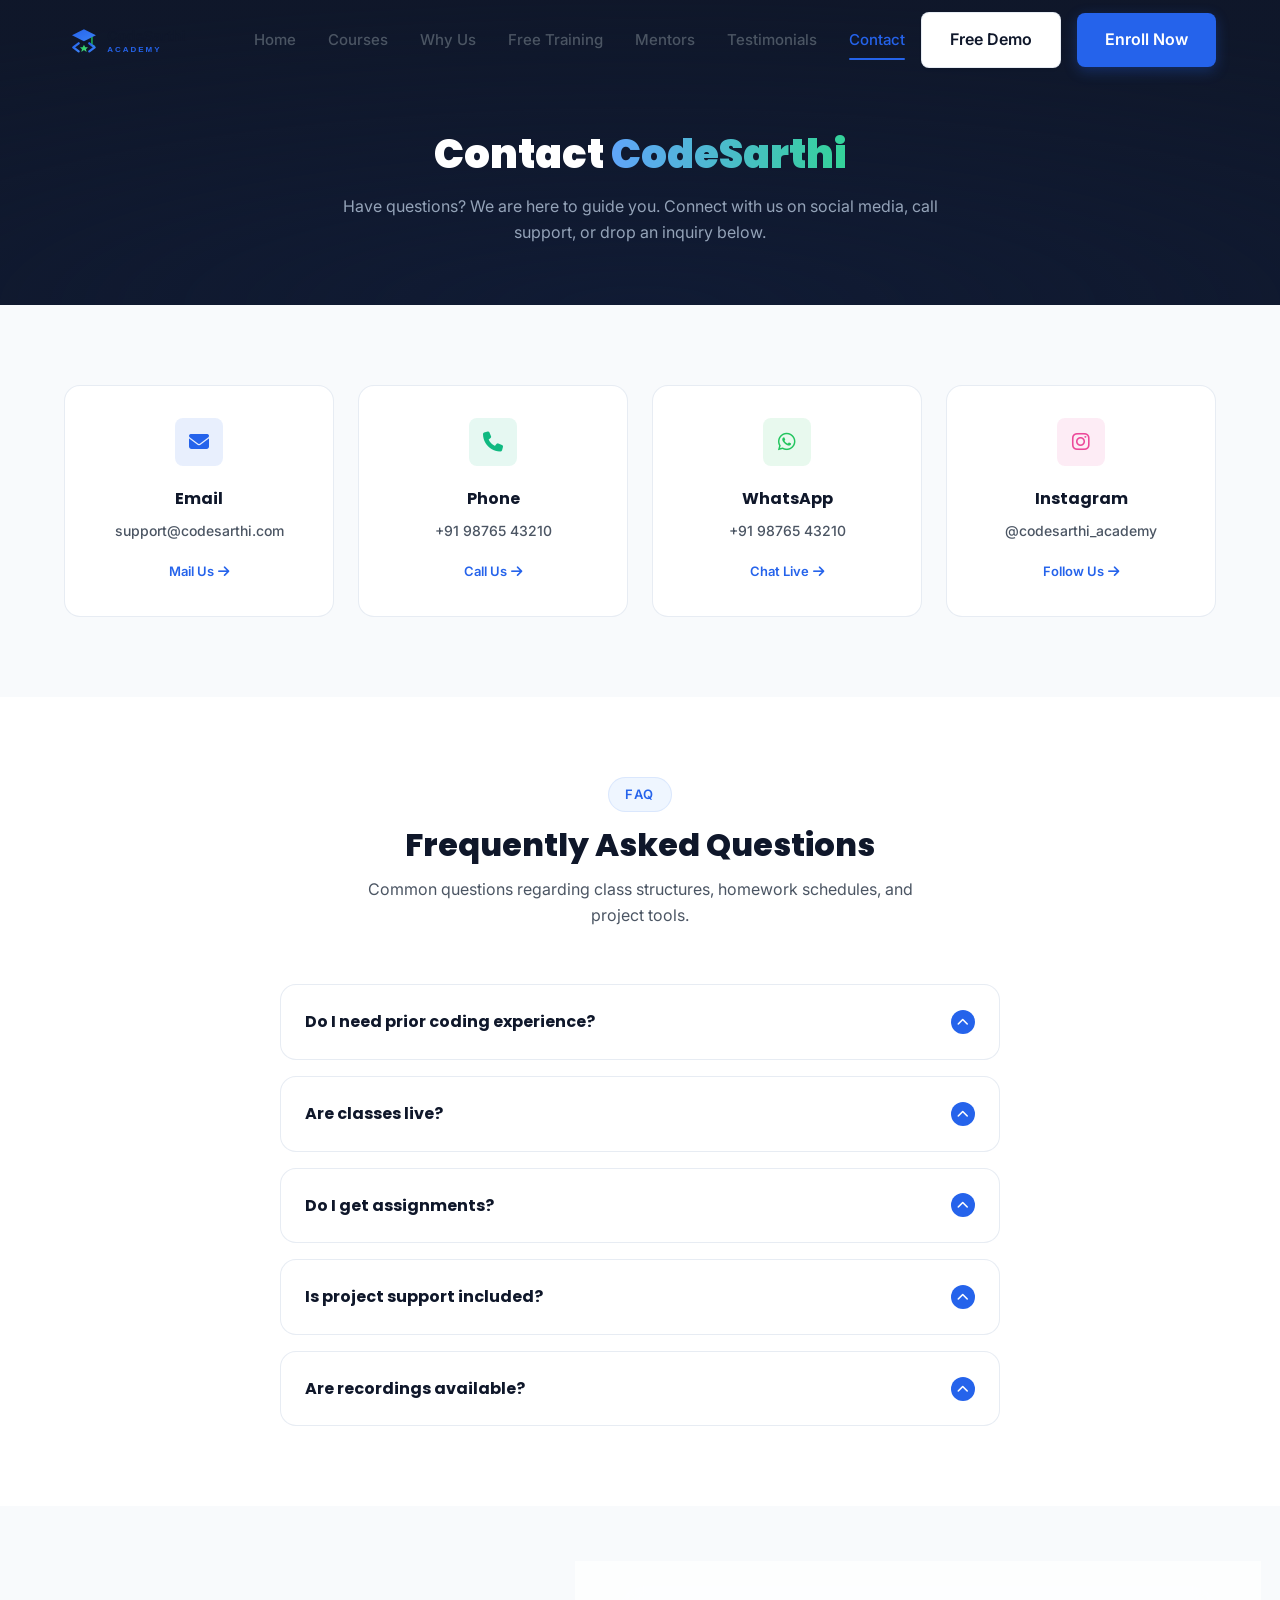
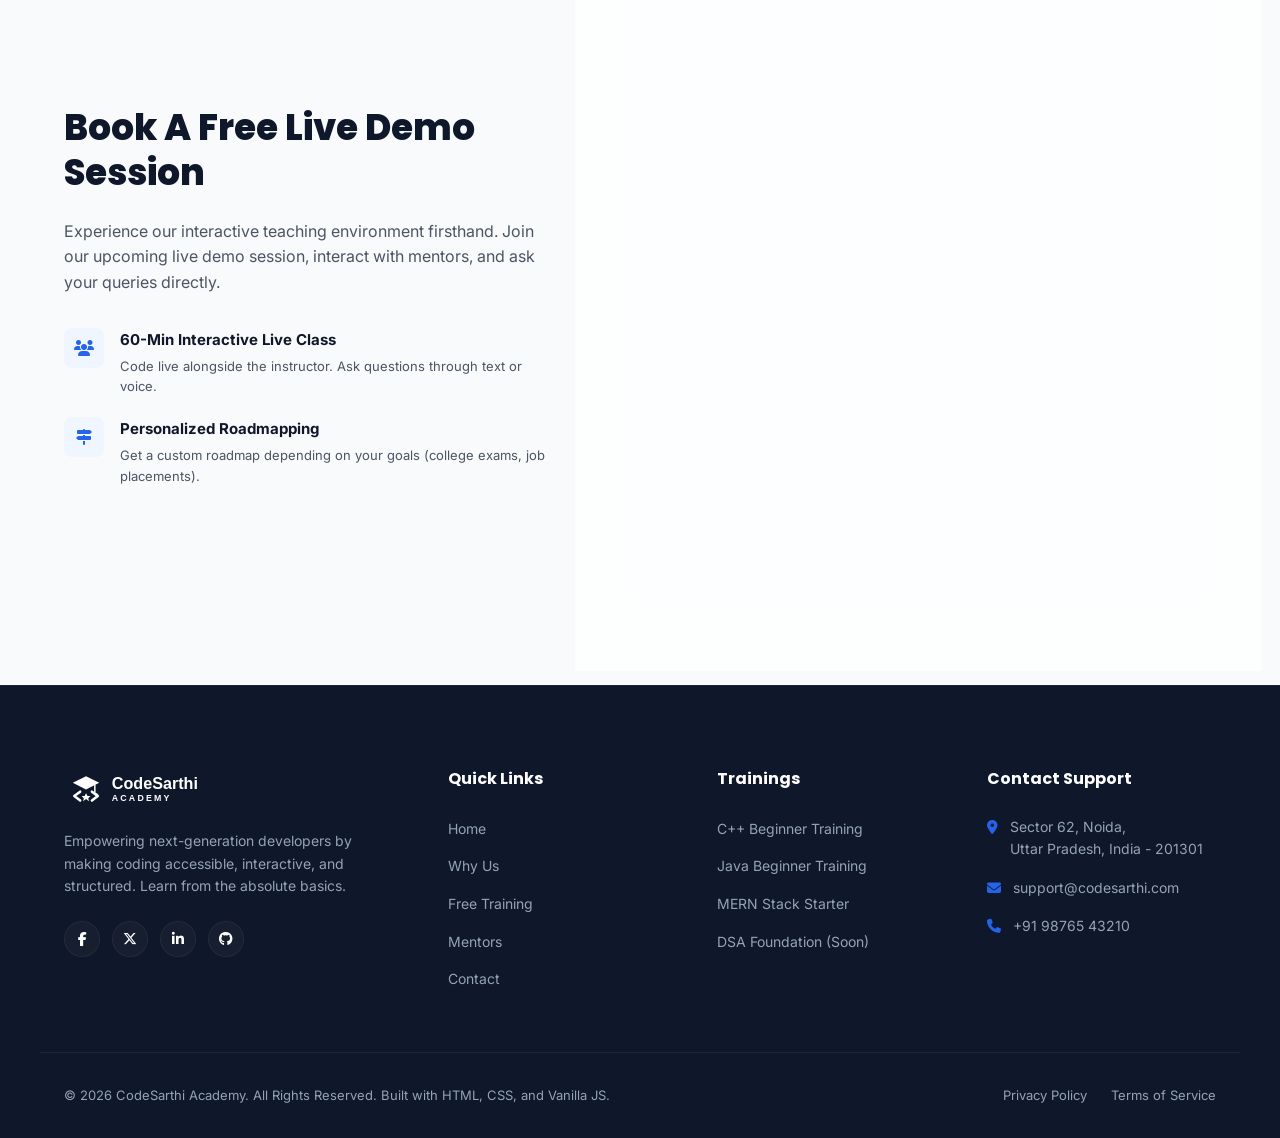
==== contact.html @ 5a0ca350 "Initial commit" ====
<!DOCTYPE html>
<html lang="en">
<head>
  <meta charset="UTF-8">
  <meta name="viewport" content="width=device-width, initial-scale=1.0">
  <title>Contact Us &amp; FAQs | CodeSarthi Academy</title>
  <meta name="description" content="Get in touch with CodeSarthi Academy support. Find answers to common questions about courses, assignments and timings." />
  
  <link rel="icon" type="image/svg+xml" href="images/logo.svg">
  <link rel="stylesheet" href="https://cdnjs.cloudflare.com/ajax/libs/font-awesome/6.4.0/css/all.min.css" integrity="sha512-iecdLmaskl7CVkqkXNQ/ZH/XLlvWZOJyj7Yy7tcenmpD1ypASozpmT/E0iPtmFIB46ZmdtAc9eNBvH0H/ZpiBw==" crossorigin="anonymous" referrerpolicy="no-referrer" />
  <link rel="stylesheet" href="css/style.css">
</head>
<body>

  <!-- ================================================================
       1. NAVBAR SECTION
  ================================================================ -->
  <header class="header scrolled" id="navbar">
    <div class="container navbar">
      <a href="index.html" class="logo">
        <img src="images/logo.svg" alt="CodeSarthi Academy Logo">
      </a>
      
      <nav class="nav-menu">
        <a href="index.html" class="nav-link">Home</a>
        <a href="courses.html" class="nav-link">Courses</a>
        <a href="index.html#why-us" class="nav-link">Why Us</a>
        <a href="training.html" class="nav-link">Free Training</a>
        <a href="mentors.html" class="nav-link">Mentors</a>
        <a href="testimonials.html" class="nav-link">Testimonials</a>
        <a href="contact.html" class="nav-link active">Contact</a>
      </nav>
      
      <div class="nav-actions">
        <a href="contact.html#demo-form" class="btn btn-secondary">Free Demo</a>
        <a href="courses.html" class="btn btn-primary">Enroll Now</a>
      </div>

      <div class="hamburger">
        <span></span>
        <span></span>
        <span></span>
      </div>
    </div>
  </header>


  <!-- ================================================================
       2. PAGE BANNER
  ================================================================ -->
  <section class="page-banner">
    <div class="container">
      <h1 class="page-banner-title">Contact <span>CodeSarthi</span></h1>
      <p class="page-banner-desc">Have questions? We are here to guide you. Connect with us on social media, call support, or drop an inquiry below.</p>
    </div>
  </section>


  <!-- ================================================================
       3. CONTACT SECTION
  ================================================================ -->
  <section class="contact section" id="contact" style="background-color: var(--background);">
    <div class="container">
      <div class="contact-grid">
        <!-- Email -->
        <div class="contact-card email reveal active">
          <div class="contact-icon-box"><i class="fa-solid fa-envelope"></i></div>
          <h3 class="contact-title">Email</h3>
          <p class="contact-val">support@codesarthi.com</p>
          <a href="mailto:support@codesarthi.com" class="contact-action">Mail Us <i class="fa-solid fa-arrow-right"></i></a>
        </div>
        
        <!-- Phone -->
        <div class="contact-card phone reveal active">
          <div class="contact-icon-box"><i class="fa-solid fa-phone"></i></div>
          <h3 class="contact-title">Phone</h3>
          <p class="contact-val">+91 98765 43210</p>
          <a href="tel:+919876543210" class="contact-action">Call Us <i class="fa-solid fa-arrow-right"></i></a>
        </div>
        
        <!-- WhatsApp -->
        <div class="contact-card whatsapp reveal active">
          <div class="contact-icon-box"><i class="fa-brands fa-whatsapp"></i></div>
          <h3 class="contact-title">WhatsApp</h3>
          <p class="contact-val">+91 98765 43210</p>
          <a href="https://wa.me/919876543210" target="_blank" class="contact-action">Chat Live <i class="fa-solid fa-arrow-right"></i></a>
        </div>
        
        <!-- Instagram -->
        <div class="contact-card instagram reveal active">
          <div class="contact-icon-box"><i class="fa-brands fa-instagram"></i></div>
          <h3 class="contact-title">Instagram</h3>
          <p class="contact-val">@codesarthi_academy</p>
          <a href="https://instagram.com/codesarthi_academy" target="_blank" class="contact-action">Follow Us <i class="fa-solid fa-arrow-right"></i></a>
        </div>
      </div>
    </div>
  </section>


  <!-- ================================================================
       4. FAQ ACCORDION SECTION
  ================================================================ -->
  <section class="faq section" id="faq" style="background-color: white;">
    <div class="container">
      <div class="section-header reveal active">
        <span class="section-tag">FAQ</span>
        <h2 class="section-title">Frequently Asked Questions</h2>
        <p class="section-subtitle">Common questions regarding class structures, homework schedules, and project tools.</p>
      </div>
      
      <div class="faq-container">
        <!-- Item 1 -->
        <div class="faq-item reveal active">
          <div class="faq-header">
            <span class="faq-question">Do I need prior coding experience?</span>
            <div class="faq-icon"><i class="fa-solid fa-chevron-down"></i></div>
          </div>
          <div class="faq-body">
            <div class="faq-content">
              No, absolutely not. All our beginner cohorts (C++ and Java Trainings) are designed assuming you have never written a single line of code. We explain installation processes, basic mathematics logic, and build up gradually.
            </div>
          </div>
        </div>
        
        <!-- Item 2 -->
        <div class="faq-item reveal active">
          <div class="faq-header">
            <span class="faq-question">Are classes live?</span>
            <div class="faq-icon"><i class="fa-solid fa-chevron-down"></i></div>
          </div>
          <div class="faq-body">
            <div class="faq-content">
              Yes, all classes are 100% live and interactive. They are conducted in real-time online. You can chat with instructors, share your screen for debugging, and answer live polls.
            </div>
          </div>
        </div>
        
        <!-- Item 3 -->
        <div class="faq-item reveal active">
          <div class="faq-header">
            <span class="faq-question">Do I get assignments?</span>
            <div class="faq-icon"><i class="fa-solid fa-chevron-down"></i></div>
          </div>
          <div class="faq-body">
            <div class="faq-content">
              Yes! After each live class, you receive a problem set / coding exercise. These exercises test the logic taught that day. Solutions are submitted in our student portal, and feedback is shared.
            </div>
          </div>
        </div>
        
        <!-- Item 4 -->
        <div class="faq-item reveal active">
          <div class="faq-header">
            <span class="faq-question">Is project support included?</span>
            <div class="faq-icon"><i class="fa-solid fa-chevron-down"></i></div>
          </div>
          <div class="faq-body">
            <div class="faq-content">
              Yes, especially in the MERN Stack starter. We build 3 full-scale applications, guide you on writing clean code structure, deploying to platforms like Vercel/Render, and optimizing database schemas.
            </div>
          </div>
        </div>
        
        <!-- Item 5 -->
        <div class="faq-item reveal active">
          <div class="faq-header">
            <span class="faq-question">Are recordings available?</span>
            <div class="faq-icon"><i class="fa-solid fa-chevron-down"></i></div>
          </div>
          <div class="faq-body">
            <div class="faq-content">
              Yes. If you miss a live class due to exams or emergencies, you get access to full video recordings in high quality. These recordings have lifetime availability.
            </div>
          </div>
        </div>
      </div>
    </div>
  </section>


  <!-- ================================================================
       5. FREE DEMO REGISTRATION FORM
  ================================================================ -->
  <section class="demo section" id="demo-form" style="background-color: var(--background);">
    <div class="container demo-grid">
      <div class="demo-info reveal active">
        <h2 class="demo-info-title">Book A Free Live Demo Session</h2>
        <p class="demo-info-desc">Experience our interactive teaching environment firsthand. Join our upcoming live demo session, interact with mentors, and ask your queries directly.</p>
        
        <div class="demo-features">
          <div class="demo-feature-card">
            <div class="demo-feat-icon"><i class="fa-solid fa-users"></i></div>
            <div>
              <h4 class="demo-feat-title">60-Min Interactive Live Class</h4>
              <p class="demo-feat-desc">Code live alongside the instructor. Ask questions through text or voice.</p>
            </div>
          </div>
          
          <div class="demo-feature-card">
            <div class="demo-feat-icon"><i class="fa-solid fa-map-signs"></i></div>
            <div>
              <h4 class="demo-feat-title">Personalized Roadmapping</h4>
              <p class="demo-feat-desc">Get a custom roadmap depending on your goals (college exams, job placements).</p>
            </div>
          </div>
        </div>
      </div>
      
      <!-- Registration Form -->
      <div class="demo-form-box reveal active" id="form-container">
        <form id="demoForm" novalidate>
          <div class="form-group">
            <label for="name" class="form-label">Full Name</label>
            <input type="text" id="name" class="form-input" placeholder="e.g. John Doe">
            <span class="error-msg">This field is required</span>
          </div>
          
          <div class="form-group">
            <label for="email" class="form-label">Email Address</label>
            <input type="email" id="email" class="form-input" placeholder="e.g. john@example.com">
            <span class="error-msg">Please enter a valid email address</span>
          </div>
          
          <div class="form-group">
            <label for="phone" class="form-label">Phone Number</label>
            <input type="tel" id="phone" class="form-input" placeholder="e.g. 9876543210">
            <span class="error-msg">Please enter a valid phone number</span>
          </div>
          
          <div class="form-group">
            <label for="college" class="form-label">College / School Name</label>
            <input type="text" id="college" class="form-input" placeholder="e.g. ABC Tech Institute">
            <span class="error-msg">This field is required</span>
          </div>
          
          <div class="form-group">
            <label for="course" class="form-label">Interested Course/Training</label>
            <select id="course" class="form-input">
              <option value="">-- Select Option --</option>
              <option value="cpp">C++ Beginner Training</option>
              <option value="java">Java Beginner Training</option>
              <option value="mern">MERN Stack Starter</option>
              <option value="dsa">DSA Foundation (Coming Soon)</option>
            </select>
            <span class="error-msg">This field is required</span>
          </div>
          
          <button type="submit" class="btn btn-primary" style="width: 100%;">Register For Free Demo <i class="fa-solid fa-paper-plane"></i></button>
        </form>
      </div>
    </div>
  </section>

  <!-- Success Modal Overlay -->
  <div class="success-overlay" id="successOverlay">
    <div class="success-card">
      <div class="success-icon-box"><i class="fa-solid fa-circle-check"></i></div>
      <h3 class="success-title">Registration Successful!</h3>
      <p class="success-text">Thank you for registering. Our academic counselor will call you within 24 hours to schedule your free demo class.</p>
      <button class="btn btn-accent" id="closeSuccess">Got it, thanks!</button>
    </div>
  </div>


  <!-- ================================================================
       6. FOOTER SECTION
  ================================================================ -->
  <footer class="footer">
    <div class="container footer-grid">
      <div class="footer-brand">
        <img src="images/logo.svg" alt="CodeSarthi Logo Light">
        <p class="footer-desc">Empowering next-generation developers by making coding accessible, interactive, and structured. Learn from the absolute basics.</p>
        <div class="footer-socials">
          <a href="#" class="footer-social-btn"><i class="fa-brands fa-facebook-f"></i></a>
          <a href="#" class="footer-social-btn"><i class="fa-brands fa-x-twitter"></i></a>
          <a href="#" class="footer-social-btn"><i class="fa-brands fa-linkedin-in"></i></a>
          <a href="#" class="footer-social-btn"><i class="fa-brands fa-github"></i></a>
        </div>
      </div>
      
      <div>
        <h3 class="footer-title">Quick Links</h3>
        <ul class="footer-links">
          <li><a href="index.html" class="footer-link">Home</a></li>
          <li><a href="index.html#why-us" class="footer-link">Why Us</a></li>
          <li><a href="training.html" class="footer-link">Free Training</a></li>
          <li><a href="mentors.html" class="footer-link">Mentors</a></li>
          <li><a href="contact.html" class="footer-link">Contact</a></li>
        </ul>
      </div>
      
      <div>
        <h3 class="footer-title">Trainings</h3>
        <ul class="footer-links">
          <li><a href="courses.html" class="footer-link">C++ Beginner Training</a></li>
          <li><a href="courses.html" class="footer-link">Java Beginner Training</a></li>
          <li><a href="courses.html" class="footer-link">MERN Stack Starter</a></li>
          <li><a href="courses.html" class="footer-link">DSA Foundation (Soon)</a></li>
        </ul>
      </div>
      
      <div>
        <h3 class="footer-title">Contact Support</h3>
        <div class="footer-info-item">
          <i class="fa-solid fa-map-marker-alt"></i>
          <span>Sector 62, Noida,<br>Uttar Pradesh, India - 201301</span>
        </div>
        <div class="footer-info-item">
          <i class="fa-solid fa-envelope"></i>
          <span>support@codesarthi.com</span>
        </div>
        <div class="footer-info-item">
          <i class="fa-solid fa-phone"></i>
          <span>+91 98765 43210</span>
        </div>
      </div>
    </div>
    
    <div class="container footer-bottom">
      <p class="footer-copy">&copy; 2026 CodeSarthi Academy. All Rights Reserved. Built with HTML, CSS, and Vanilla JS.</p>
      <div class="footer-meta-links">
        <a href="#" class="footer-meta-link">Privacy Policy</a>
        <a href="#" class="footer-meta-link">Terms of Service</a>
      </div>
    </div>
  </footer>

  <!-- Floating Back To Top button -->
  <div class="back-to-top">
    <i class="fa-solid fa-arrow-up"></i>
  </div>

  <script src="js/script.js"></script>
</body>
</html>
---- css/style.css ----
/* 
================================================================
   CODESARTHI ACADEMY - MODERN CSS STYLE SHEET
   Aesthetic: Premium EdTech Landing Page
   Inspired by: Coding Ninjas, Scaler, Coursera
================================================================
*/

/* --- Google Fonts Import --- */
@import url('https://fonts.googleapis.com/css2?family=Inter:wght@300;400;500;600;700&family=Poppins:wght@400;500;600;700;800;900&display=swap');

/* --- CSS Variables & Design Tokens --- */
:root {
  /* Colors */
  --primary: #2563EB;
  --primary-hover: #1D4ED8;
  --primary-light: #EFF6FF;
  --secondary: #0F172A;
  --secondary-light: #1E293B;
  --accent: #22C55E;
  --accent-hover: #16A34A;
  --accent-light: #F0FDF4;
  --background: #F8FAFC;
  --text: #111827;
  --text-muted: #4B5563;
  --card-bg: rgba(255, 255, 255, 0.75);
  --border-color: rgba(226, 232, 240, 0.8);
  
  /* Typography */
  --font-headings: 'Poppins', sans-serif;
  --font-body: 'Inter', sans-serif;
  
  /* Shadows & Glassmorphism */
  --shadow-sm: 0 2px 4px rgba(0, 0, 0, 0.02);
  --shadow-md: 0 10px 20px -5px rgba(15, 23, 42, 0.04);
  --shadow-lg: 0 20px 40px -15px rgba(15, 23, 42, 0.08);
  --shadow-inset: inset 0 2px 4px rgba(255, 255, 255, 0.8);
  --glass-bg: rgba(255, 255, 255, 0.75);
  --glass-border: rgba(255, 255, 255, 0.6);
  --glass-filter: blur(12px) saturate(180%);
  
  /* Borders & Transitions */
  --radius-sm: 8px;
  --radius-md: 16px;
  --radius-lg: 24px;
  --radius-round: 50%;
  --transition: all 0.3s cubic-bezier(0.4, 0, 0.2, 1);
  --transition-slow: all 0.5s cubic-bezier(0.4, 0, 0.2, 1);
  
  /* Layout */
  --container-width: 1200px;
}

/* --- Base & Reset --- */
* {
  box-sizing: border-box;
  margin: 0;
  padding: 0;
}

html {
  scroll-behavior: smooth;
  scroll-padding-top: 80px; /* Offset for sticky header */
}

body {
  font-family: var(--font-body);
  background-color: var(--background);
  color: var(--text);
  line-height: 1.6;
  overflow-x: hidden;
  -webkit-font-smoothing: antialiased;
}

img {
  max-width: 100%;
  height: auto;
  display: block;
}

a {
  text-decoration: none;
  color: inherit;
  transition: var(--transition);
}

button, input, select, textarea {
  font-family: inherit;
  font-size: inherit;
  outline: none;
  border: none;
}

ul {
  list-style: none;
}

/* --- Layout Utility Classes --- */
.container {
  width: 100%;
  max-width: var(--container-width);
  margin: 0 auto;
  padding: 0 24px;
}

.section {
  padding: 80px 0;
}

.section-header {
  text-align: center;
  max-width: 600px;
  margin: 0 auto 56px auto;
}

.section-tag {
  display: inline-block;
  font-family: var(--font-body);
  font-weight: 600;
  font-size: 13px;
  color: var(--primary);
  text-transform: uppercase;
  letter-spacing: 1.5px;
  margin-bottom: 12px;
  background-color: var(--primary-light);
  padding: 6px 16px;
  border-radius: 30px;
  border: 1px solid rgba(37, 99, 235, 0.1);
}

.section-title {
  font-family: var(--font-headings);
  font-weight: 800;
  font-size: 32px;
  color: var(--secondary);
  line-height: 1.3;
}

.section-subtitle {
  font-size: 16px;
  color: var(--text-muted);
  margin-top: 12px;
}

/* --- Buttons --- */
.btn {
  display: inline-flex;
  align-items: center;
  justify-content: center;
  font-weight: 600;
  padding: 14px 28px;
  border-radius: var(--radius-sm);
  cursor: pointer;
  transition: var(--transition);
  font-family: var(--font-body);
  gap: 8px;
}

.btn-primary {
  background-color: var(--primary);
  color: white;
  box-shadow: 0 4px 14px rgba(37, 99, 235, 0.3);
  position: relative;
  overflow: hidden;
  z-index: 1;
}

.btn-primary::after {
  content: '';
  position: absolute;
  top: 0;
  left: 0;
  width: 100%;
  height: 100%;
  background: linear-gradient(90deg, transparent, rgba(255,255,255,0.2), transparent);
  transform: translateX(-100%);
  z-index: -1;
  transition: 0.6s;
}

.btn-primary:hover::after {
  transform: translateX(100%);
}

.btn-primary:hover {
  background-color: var(--primary-hover);
  box-shadow: 0 6px 20px rgba(37, 99, 235, 0.4);
  transform: translateY(-2px);
}

.btn-secondary {
  background-color: white;
  color: var(--secondary);
  border: 1px solid var(--border-color);
  box-shadow: var(--shadow-sm);
}

.btn-secondary:hover {
  background-color: var(--background);
  border-color: var(--secondary);
  transform: translateY(-2px);
}

.btn-accent {
  background-color: var(--accent);
  color: white;
  box-shadow: 0 4px 14px rgba(34, 197, 94, 0.3);
}

.btn-accent:hover {
  background-color: var(--accent-hover);
  box-shadow: 0 6px 20px rgba(34, 197, 94, 0.4);
  transform: translateY(-2px);
}

.btn:active {
  transform: translateY(0);
}

/* --- Scroll Reveal Classes --- */
.reveal {
  opacity: 0;
  transform: translateY(30px);
  transition: opacity 0.8s ease, transform 0.8s ease;
}

.reveal.revealed,
.reveal.active {
  opacity: 1;
  transform: translateY(0);
}

/* ================================================================
   1. NAVBAR SECTION
================================================================ */
.header {
  position: fixed;
  top: 0;
  left: 0;
  width: 100%;
  z-index: 1000;
  background-color: transparent;
  border-bottom: 1px solid transparent;
  transition: var(--transition);
}

.header.scrolled {
  background-color: var(--glass-bg);
  border-bottom: 1px solid var(--border-color);
  backdrop-filter: var(--glass-filter);
  box-shadow: var(--shadow-sm);
}

.navbar {
  display: flex;
  align-items: center;
  justify-content: space-between;
  height: 80px;
  transition: var(--transition);
}

.header.scrolled .navbar {
  height: 70px;
}

.logo {
  display: flex;
  align-items: center;
}

.logo img {
  height: 40px;
  width: auto;
}

.nav-menu {
  display: flex;
  align-items: center;
  gap: 32px;
}

.nav-link {
  font-family: var(--font-body);
  font-weight: 500;
  font-size: 15px;
  color: var(--text-muted);
  position: relative;
  padding: 8px 0;
}

.nav-link:hover, 
.nav-link.active {
  color: var(--primary);
}

.nav-link::after {
  content: '';
  position: absolute;
  bottom: 0;
  left: 0;
  width: 0;
  height: 2px;
  background-color: var(--primary);
  transition: var(--transition);
  border-radius: 2px;
}

.nav-link:hover::after,
.nav-link.active::after {
  width: 100%;
}

.nav-actions {
  display: flex;
  align-items: center;
  gap: 16px;
}

/* Mobile Hamburger Menu */
.hamburger {
  display: none;
  cursor: pointer;
  flex-direction: column;
  justify-content: space-between;
  width: 24px;
  height: 18px;
  z-index: 1010;
}

.hamburger span {
  display: block;
  width: 100%;
  height: 2.5px;
  background-color: var(--secondary);
  border-radius: 4px;
  transition: var(--transition);
}

/* ================================================================
   2. HERO SECTION
================================================================ */
.hero {
  position: relative;
  padding-top: 160px; /* Accounts for navbar space */
  padding-bottom: 100px;
  overflow: hidden;
  background: radial-gradient(100% 100% at 90% 10%, rgba(37, 99, 235, 0.03) 0%, rgba(248, 250, 252, 0) 100%);
}

.hero-grid {
  display: grid;
  grid-template-columns: 1.2fr 1fr;
  align-items: center;
  gap: 48px;
}

.hero-content {
  max-width: 620px;
}

.hero-tag {
  display: inline-flex;
  align-items: center;
  gap: 8px;
  background-color: var(--primary-light);
  color: var(--primary);
  font-weight: 600;
  font-size: 14px;
  padding: 6px 16px;
  border-radius: 30px;
  margin-bottom: 24px;
  border: 1px solid rgba(37, 99, 235, 0.1);
}

.hero-tag .dot {
  width: 8px;
  height: 8px;
  background-color: var(--accent);
  border-radius: 50%;
  animation: pulse 1.5s infinite;
}

@keyframes pulse {
  0% { transform: scale(0.95); box-shadow: 0 0 0 0 rgba(34, 197, 94, 0.7); }
  70% { transform: scale(1); box-shadow: 0 0 0 6px rgba(34, 197, 94, 0); }
  100% { transform: scale(0.95); box-shadow: 0 0 0 0 rgba(34, 197, 94, 0); }
}

.hero-title {
  font-family: var(--font-headings);
  font-weight: 900;
  font-size: 48px;
  color: var(--secondary);
  line-height: 1.15;
  margin-bottom: 20px;
}

.hero-title span {
  color: var(--primary);
  background: linear-gradient(90deg, var(--primary) 0%, #3B82F6 100%);
  -webkit-background-clip: text;
  -webkit-text-fill-color: transparent;
}

.hero-desc {
  font-size: 18px;
  color: var(--text-muted);
  margin-bottom: 36px;
  line-height: 1.6;
}

.hero-buttons {
  display: flex;
  align-items: center;
  gap: 16px;
  flex-wrap: wrap;
}

.hero-image-container {
  position: relative;
  display: flex;
  justify-content: center;
  align-items: center;
}

.hero-illustration {
  width: 100%;
  max-width: 480px;
  position: relative;
  z-index: 2;
  filter: drop-shadow(0 20px 30px rgba(15, 23, 42, 0.05));
}

/* Floating Technology Badges */
.tech-badge {
  position: absolute;
  z-index: 3;
  background: var(--glass-bg);
  border: 1px solid var(--glass-border);
  backdrop-filter: var(--glass-filter);
  padding: 8px 16px;
  border-radius: var(--radius-sm);
  display: flex;
  align-items: center;
  gap: 8px;
  box-shadow: var(--shadow-md);
  font-weight: 700;
  font-size: 13px;
  color: var(--secondary);
  pointer-events: none;
}

.tech-badge i {
  font-size: 16px;
}

.tech-badge.cpp {
  top: 10%;
  left: 0%;
  border-left: 3px solid #00599C;
  animation: float1 4s ease-in-out infinite;
}

.tech-badge.java {
  top: 18%;
  right: 5%;
  border-left: 3px solid #F89820;
  animation: float2 5s ease-in-out infinite;
}

.tech-badge.react {
  bottom: 15%;
  left: -5%;
  border-left: 3px solid #61DAFB;
  animation: float3 4.5s ease-in-out infinite;
}

.tech-badge.node {
  bottom: 20%;
  right: -2%;
  border-left: 3px solid #339933;
  animation: float1 4.8s ease-in-out infinite;
}

.tech-badge.mongo {
  bottom: 45%;
  right: -8%;
  border-left: 3px solid #47A248;
  animation: float2 5.2s ease-in-out infinite;
}

@keyframes float1 {
  0% { transform: translateY(0px) rotate(0deg); }
  50% { transform: translateY(-10px) rotate(1deg); }
  100% { transform: translateY(0px) rotate(0deg); }
}

@keyframes float2 {
  0% { transform: translateY(0px) rotate(0deg); }
  50% { transform: translateY(-14px) rotate(-1deg); }
  100% { transform: translateY(0px) rotate(0deg); }
}

@keyframes float3 {
  0% { transform: translateY(0px) rotate(0deg); }
  50% { transform: translateY(-8px) rotate(1.5deg); }
  100% { transform: translateY(0px) rotate(0deg); }
}

/* ================================================================
   3. STATS SECTION
================================================================ */
.stats {
  background-color: var(--secondary);
  padding: 60px 0;
  position: relative;
  z-index: 10;
  overflow: hidden;
}

.stats::before {
  content: '';
  position: absolute;
  top: 0;
  left: 0;
  width: 100%;
  height: 100%;
  background-image: radial-gradient(circle at 20% 50%, rgba(37, 99, 235, 0.08) 0%, transparent 50%);
  pointer-events: none;
}

.stats-grid {
  display: grid;
  grid-template-columns: repeat(4, 1fr);
  gap: 24px;
}

.stat-card {
  background-color: rgba(255, 255, 255, 0.03);
  border: 1px solid rgba(255, 255, 255, 0.05);
  border-radius: var(--radius-md);
  padding: 32px 24px;
  text-align: center;
  transition: var(--transition);
}

.stat-card:hover {
  background-color: rgba(255, 255, 255, 0.06);
  border-color: rgba(37, 99, 235, 0.2);
  transform: translateY(-4px);
}

.stat-icon {
  width: 48px;
  height: 48px;
  background-color: rgba(37, 99, 235, 0.1);
  border-radius: var(--radius-sm);
  display: inline-flex;
  align-items: center;
  justify-content: center;
  margin-bottom: 16px;
  color: var(--primary);
  font-size: 20px;
}

.stat-number {
  font-family: var(--font-headings);
  font-weight: 800;
  font-size: 36px;
  color: white;
  line-height: 1;
  margin-bottom: 8px;
}

.stat-label {
  font-size: 14px;
  color: #94A3B8;
  font-weight: 500;
  text-transform: uppercase;
  letter-spacing: 1px;
}

/* ================================================================
   4. WHY CHOOSE US SECTION
================================================================ */
.why-us {
  background: white;
}

.why-grid {
  display: grid;
  grid-template-columns: repeat(3, 1fr);
  gap: 24px;
}

.why-card {
  background-color: var(--background);
  border: 1px solid var(--border-color);
  border-radius: var(--radius-md);
  padding: 40px 32px;
  transition: var(--transition);
  position: relative;
  overflow: hidden;
}

.why-card::before {
  content: '';
  position: absolute;
  top: 0;
  left: 0;
  width: 4px;
  height: 0;
  background-color: var(--primary);
  transition: var(--transition);
}

.why-card:hover::before {
  height: 100%;
}

.why-card:hover {
  background-color: white;
  border-color: white;
  box-shadow: var(--shadow-lg);
  transform: translateY(-6px);
}

.why-icon-box {
  width: 56px;
  height: 56px;
  background-color: white;
  border-radius: var(--radius-sm);
  display: flex;
  align-items: center;
  justify-content: center;
  margin-bottom: 24px;
  font-size: 24px;
  color: var(--primary);
  box-shadow: var(--shadow-sm);
  transition: var(--transition);
}

.why-card:hover .why-icon-box {
  background-color: var(--primary);
  color: white;
}

.why-title {
  font-family: var(--font-headings);
  font-weight: 700;
  font-size: 20px;
  color: var(--secondary);
  margin-bottom: 12px;
}

.why-desc {
  font-size: 15px;
  color: var(--text-muted);
}

/* ================================================================
   5. COURSES SECTION
================================================================ */
.courses-grid {
  display: grid;
  grid-template-columns: repeat(3, 1fr);
  gap: 32px;
  align-items: stretch;
}

.course-card {
  background: var(--glass-bg);
  border: 1px solid var(--glass-border);
  backdrop-filter: var(--glass-filter);
  border-radius: var(--radius-lg);
  padding: 48px 36px 36px 36px;
  box-shadow: var(--shadow-lg);
  display: flex;
  flex-direction: column;
  transition: var(--transition-slow);
  position: relative;
  overflow: hidden;
}

.course-card:hover {
  transform: translateY(-8px);
  box-shadow: 0 30px 60px -15px rgba(15, 23, 42, 0.12);
  border-color: rgba(37, 99, 235, 0.2);
}

.course-badge {
  position: absolute;
  top: 24px;
  right: -32px;
  background-color: var(--accent);
  color: white;
  font-weight: 700;
  font-size: 11px;
  text-transform: uppercase;
  letter-spacing: 1.5px;
  padding: 6px 36px;
  transform: rotate(45deg);
}

.course-duration {
  align-self: flex-start;
  font-size: 12px;
  font-weight: 600;
  text-transform: uppercase;
  letter-spacing: 1px;
  color: var(--primary);
  background-color: var(--primary-light);
  padding: 4px 12px;
  border-radius: 30px;
  margin-bottom: 20px;
}

.course-title {
  font-family: var(--font-headings);
  font-weight: 800;
  font-size: 22px;
  color: var(--secondary);
  margin-bottom: 12px;
  line-height: 1.3;
}

.course-desc {
  font-size: 14px;
  color: var(--text-muted);
  margin-bottom: 24px;
}

.course-price-container {
  display: flex;
  align-items: baseline;
  gap: 4px;
  margin-bottom: 28px;
  border-top: 1px solid var(--border-color);
  border-bottom: 1px solid var(--border-color);
  padding: 16px 0;
}

.course-currency {
  font-size: 18px;
  font-weight: 600;
  color: var(--secondary);
}

.course-price {
  font-family: var(--font-headings);
  font-weight: 800;
  font-size: 36px;
  color: var(--secondary);
}

.course-features-title {
  font-weight: 700;
  font-size: 14px;
  color: var(--secondary);
  margin-bottom: 16px;
  text-transform: uppercase;
  letter-spacing: 0.5px;
}

.course-features-list {
  display: flex;
  flex-direction: column;
  gap: 12px;
  margin-bottom: 32px;
  flex-grow: 1;
}

.course-feature-item {
  display: flex;
  align-items: center;
  gap: 12px;
  font-size: 15px;
  color: var(--text-muted);
}

.course-feature-item i {
  color: var(--accent);
  font-size: 14px;
  flex-shrink: 0;
}

.course-card .btn {
  width: 100%;
}

/* Coming Soon Card styling */
.course-card.coming-soon {
  background-color: rgba(255, 255, 255, 0.4);
  border-color: rgba(226, 232, 240, 0.5);
  opacity: 0.85;
}

.course-card.coming-soon .course-duration {
  color: var(--text-muted);
  background-color: #E2E8F0;
}

.course-card.coming-soon .btn {
  background-color: var(--secondary);
  color: white;
  cursor: default;
  box-shadow: none;
}

/* ================================================================
   6. LEARNING ROADMAP
================================================================ */
.roadmap {
  background: white;
  position: relative;
  overflow: hidden;
}

.roadmap-timeline {
  position: relative;
  max-width: 900px;
  margin: 0 auto;
}

/* Central line */
.roadmap-timeline::before {
  content: '';
  position: absolute;
  top: 0;
  bottom: 0;
  left: 50%;
  width: 4px;
  background: linear-gradient(180deg, var(--primary) 0%, var(--accent) 50%, #A855F7 100%);
  transform: translateX(-50%);
  border-radius: 4px;
}

.roadmap-step {
  display: flex;
  justify-content: flex-end;
  position: relative;
  width: 50%;
  padding: 30px 40px;
  box-sizing: border-box;
}

.roadmap-step:nth-child(even) {
  align-self: flex-end;
  justify-content: flex-start;
  margin-left: 50%;
}

/* Marker nodes */
.roadmap-marker {
  position: absolute;
  top: 50%;
  left: 100%;
  width: 32px;
  height: 32px;
  background-color: white;
  border: 4px solid var(--primary);
  border-radius: 50%;
  transform: translate(-50%, -50%);
  z-index: 5;
  display: flex;
  align-items: center;
  justify-content: center;
  font-size: 12px;
  font-weight: 700;
  color: var(--primary);
  box-shadow: var(--shadow-sm);
  transition: var(--transition);
}

.roadmap-step:nth-child(even) .roadmap-marker {
  left: 0;
}

.roadmap-step:hover .roadmap-marker {
  background-color: var(--primary);
  color: white;
  transform: translate(-50%, -50%) scale(1.15);
  box-shadow: 0 0 15px rgba(37, 99, 235, 0.4);
}

/* Card inside step */
.roadmap-card {
  background-color: var(--background);
  border: 1px solid var(--border-color);
  border-radius: var(--radius-md);
  padding: 24px 30px;
  width: 100%;
  transition: var(--transition);
  position: relative;
  box-shadow: var(--shadow-sm);
}

.roadmap-card:hover {
  background-color: white;
  box-shadow: var(--shadow-md);
  border-color: rgba(37, 99, 235, 0.1);
  transform: translateY(-3px);
}

/* Connector Arrow pointer */
.roadmap-card::after {
  content: '';
  position: absolute;
  top: 50%;
  right: -10px;
  transform: translateY(-50%) rotate(45deg);
  width: 20px;
  height: 20px;
  background-color: var(--background);
  border-right: 1px solid var(--border-color);
  border-top: 1px solid var(--border-color);
  transition: var(--transition);
}

.roadmap-step:nth-child(even) .roadmap-card::after {
  right: auto;
  left: -10px;
  border-right: none;
  border-top: none;
  border-left: 1px solid var(--border-color);
  border-bottom: 1px solid var(--border-color);
}

.roadmap-card:hover::after {
  background-color: white;
  border-color: rgba(37, 99, 235, 0.1);
}

.roadmap-num {
  font-size: 13px;
  font-weight: 700;
  color: var(--primary);
  text-transform: uppercase;
  margin-bottom: 6px;
}

.roadmap-title {
  font-family: var(--font-headings);
  font-weight: 700;
  font-size: 18px;
  color: var(--secondary);
  margin-bottom: 8px;
}

.roadmap-desc {
  font-size: 14px;
  color: var(--text-muted);
}

/* ================================================================
   7. MENTORS SECTION
================================================================ */
.mentors-grid {
  display: grid;
  grid-template-columns: repeat(2, 1fr);
  gap: 32px;
  max-width: 800px;
  margin: 0 auto;
}

.mentor-card {
  background-color: white;
  border: 1px solid var(--border-color);
  border-radius: var(--radius-lg);
  overflow: hidden;
  box-shadow: var(--shadow-md);
  transition: var(--transition);
  display: flex;
  flex-direction: column;
}

.mentor-card:hover {
  transform: translateY(-6px);
  box-shadow: var(--shadow-lg);
  border-color: rgba(37, 99, 235, 0.15);
}

.mentor-img-box {
  position: relative;
  width: 100%;
  height: 260px;
  background-color: var(--secondary);
  overflow: hidden;
}

.mentor-img-box img {
  width: 100%;
  height: 100%;
  object-fit: cover;
  transition: var(--transition-slow);
}

.mentor-card:hover .mentor-img-box img {
  transform: scale(1.05);
}

.mentor-socials {
  position: absolute;
  bottom: 16px;
  right: 16px;
  display: flex;
  gap: 8px;
  transform: translateY(20px);
  opacity: 0;
  transition: var(--transition);
}

.mentor-card:hover .mentor-socials {
  transform: translateY(0);
  opacity: 1;
}

.mentor-social-btn {
  width: 36px;
  height: 36px;
  border-radius: var(--radius-round);
  background-color: white;
  color: var(--secondary);
  display: inline-flex;
  align-items: center;
  justify-content: center;
  font-size: 14px;
  box-shadow: var(--shadow-sm);
}

.mentor-social-btn:hover {
  background-color: var(--primary);
  color: white;
  transform: scale(1.1);
}

.mentor-info {
  padding: 24px;
  flex-grow: 1;
  display: flex;
  flex-direction: column;
}

.mentor-name {
  font-family: var(--font-headings);
  font-weight: 700;
  font-size: 20px;
  color: var(--secondary);
}

.mentor-role {
  font-size: 14px;
  color: var(--primary);
  font-weight: 600;
  margin-bottom: 16px;
}

.mentor-skills-title {
  font-weight: 700;
  font-size: 12px;
  color: var(--secondary);
  text-transform: uppercase;
  margin-bottom: 8px;
  letter-spacing: 0.5px;
}

.mentor-skills {
  display: flex;
  flex-wrap: wrap;
  gap: 8px;
  margin-top: auto;
}

.mentor-skill-badge {
  font-size: 12px;
  font-weight: 500;
  background-color: var(--background);
  color: var(--text-muted);
  padding: 4px 12px;
  border-radius: var(--radius-sm);
  border: 1px solid var(--border-color);
}

/* ================================================================
   8. TESTIMONIALS SECTION
================================================================ */
.testimonials {
  background-color: var(--background);
  position: relative;
  overflow: hidden;
}

.testimonial-carousel {
  position: relative;
  max-width: 760px;
  margin: 0 auto;
  overflow: hidden;
}

.testimonial-track {
  display: flex;
  transition: transform 0.5s cubic-bezier(0.4, 0, 0.2, 1);
  width: 100%;
}

.testimonial-slide {
  flex: 0 0 100%;
  width: 100%;
  padding: 10px;
  box-sizing: border-box;
}

.testimonial-card {
  background: var(--glass-bg);
  border: 1px solid var(--glass-border);
  backdrop-filter: var(--glass-filter);
  border-radius: var(--radius-lg);
  padding: 48px;
  box-shadow: var(--shadow-lg);
  text-align: center;
  position: relative;
}

.testimonial-quote-icon {
  font-size: 48px;
  color: rgba(37, 99, 235, 0.1);
  margin-bottom: 16px;
}

.testimonial-quote {
  font-size: 18px;
  line-height: 1.8;
  color: var(--secondary-light);
  margin-bottom: 28px;
  font-style: italic;
  font-weight: 400;
}

.testimonial-avatar {
  width: 64px;
  height: 64px;
  border-radius: var(--radius-round);
  background-color: var(--primary);
  color: white;
  margin: 0 auto 16px auto;
  display: flex;
  align-items: center;
  justify-content: center;
  font-family: var(--font-headings);
  font-weight: 700;
  font-size: 24px;
  border: 3px solid white;
  box-shadow: var(--shadow-md);
}

.testimonial-name {
  font-family: var(--font-headings);
  font-weight: 700;
  font-size: 16px;
  color: var(--secondary);
}

.testimonial-meta {
  font-size: 13px;
  color: var(--text-muted);
  font-weight: 500;
}

/* Slider Controls */
.carousel-btn {
  position: absolute;
  top: 50%;
  transform: translateY(-50%);
  width: 48px;
  height: 48px;
  border-radius: var(--radius-round);
  background-color: white;
  color: var(--secondary);
  display: flex;
  align-items: center;
  justify-content: center;
  box-shadow: var(--shadow-md);
  cursor: pointer;
  z-index: 10;
  transition: var(--transition);
  border: 1px solid var(--border-color);
}

.carousel-btn:hover {
  background-color: var(--primary);
  color: white;
  transform: translateY(-50%) scale(1.05);
}

.carousel-btn.prev {
  left: -24px;
}

.carousel-btn.next {
  right: -24px;
}

.carousel-dots {
  display: flex;
  justify-content: center;
  gap: 8px;
  margin-top: 24px;
}

.carousel-dot {
  width: 8px;
  height: 8px;
  border-radius: var(--radius-round);
  background-color: #CBD5E1;
  cursor: pointer;
  transition: var(--transition);
}

.carousel-dot.active {
  width: 24px;
  border-radius: 4px;
  background-color: var(--primary);
}

/* ================================================================
   9. FREE DEMO FORM SECTION
================================================================ */
.demo {
  background: white;
  position: relative;
}

.demo-grid {
  display: grid;
  grid-template-columns: 1fr 1.2fr;
  gap: 60px;
  align-items: center;
}

.demo-info-title {
  font-family: var(--font-headings);
  font-weight: 800;
  font-size: 36px;
  color: var(--secondary);
  line-height: 1.25;
  margin-bottom: 24px;
}

.demo-info-desc {
  font-size: 16px;
  color: var(--text-muted);
  margin-bottom: 32px;
}

.demo-features {
  display: flex;
  flex-direction: column;
  gap: 20px;
}

.demo-feature-card {
  display: flex;
  gap: 16px;
  align-items: flex-start;
}

.demo-feat-icon {
  width: 40px;
  height: 40px;
  border-radius: var(--radius-sm);
  background-color: var(--primary-light);
  color: var(--primary);
  display: flex;
  align-items: center;
  justify-content: center;
  font-size: 16px;
  flex-shrink: 0;
}

.demo-feat-title {
  font-weight: 700;
  font-size: 15px;
  color: var(--secondary);
  margin-bottom: 4px;
}

.demo-feat-desc {
  font-size: 13px;
  color: var(--text-muted);
}

/* Glassmorphism Form container */
.demo-form-box {
  background: var(--glass-bg);
  border: 1px solid var(--glass-border);
  backdrop-filter: var(--glass-filter);
  border-radius: var(--radius-lg);
  padding: 40px;
  box-shadow: var(--shadow-lg);
  position: relative;
}

.form-group {
  margin-bottom: 20px;
  position: relative;
}

.form-label {
  display: block;
  font-weight: 600;
  font-size: 13px;
  color: var(--secondary);
  margin-bottom: 8px;
  text-transform: uppercase;
  letter-spacing: 0.5px;
}

.form-input {
  width: 100%;
  padding: 14px 16px;
  border-radius: var(--radius-sm);
  background-color: white;
  border: 1px solid var(--border-color);
  color: var(--text);
  font-family: var(--font-body);
  font-size: 14px;
  transition: var(--transition);
}

.form-input:focus {
  border-color: var(--primary);
  box-shadow: 0 0 0 4px rgba(37, 99, 235, 0.1);
  background-color: white;
}

/* Error States */
.form-group.error .form-input {
  border-color: #EF4444;
}

.form-group.error .form-input:focus {
  box-shadow: 0 0 0 4px rgba(239, 68, 68, 0.1);
}

.error-msg {
  color: #EF4444;
  font-size: 11px;
  font-weight: 500;
  margin-top: 4px;
  display: none;
}

.form-group.error .error-msg {
  display: block;
}

.demo-form-box .btn {
  width: 100%;
  margin-top: 8px;
}

/* Success Modal/Popup CSS */
.success-overlay {
  position: fixed;
  top: 0;
  left: 0;
  width: 100%;
  height: 100%;
  background-color: rgba(15, 23, 42, 0.6);
  backdrop-filter: blur(4px);
  z-index: 2000;
  display: flex;
  align-items: center;
  justify-content: center;
  opacity: 0;
  pointer-events: none;
  transition: var(--transition);
}

.success-overlay.show {
  opacity: 1;
  pointer-events: auto;
}

.success-card {
  background-color: white;
  border-radius: var(--radius-lg);
  padding: 48px 32px;
  max-width: 420px;
  width: 90%;
  text-align: center;
  box-shadow: var(--shadow-lg);
  transform: scale(0.9);
  transition: var(--transition);
}

.success-overlay.show .success-card {
  transform: scale(1);
}

.success-icon-box {
  width: 64px;
  height: 64px;
  border-radius: var(--radius-round);
  background-color: var(--accent-light);
  color: var(--accent);
  display: inline-flex;
  align-items: center;
  justify-content: center;
  font-size: 28px;
  margin-bottom: 24px;
}

.success-title {
  font-family: var(--font-headings);
  font-weight: 800;
  font-size: 24px;
  color: var(--secondary);
  margin-bottom: 12px;
}

.success-text {
  font-size: 15px;
  color: var(--text-muted);
  margin-bottom: 24px;
}

/* ================================================================
   10. FAQ SECTION
================================================================ */
.faq-container {
  max-width: 720px;
  margin: 0 auto;
  display: flex;
  flex-direction: column;
  gap: 16px;
}

.faq-item {
  background-color: white;
  border: 1px solid var(--border-color);
  border-radius: var(--radius-md);
  overflow: hidden;
  transition: var(--transition);
}

.faq-item:hover {
  border-color: rgba(37, 99, 235, 0.15);
  box-shadow: var(--shadow-md);
}

.faq-header {
  padding: 24px;
  display: flex;
  justify-content: space-between;
  align-items: center;
  cursor: pointer;
  user-select: none;
  transition: var(--transition);
}

.faq-question {
  font-family: var(--font-headings);
  font-weight: 700;
  font-size: 16px;
  color: var(--secondary);
  padding-right: 16px;
}

.faq-icon {
  width: 24px;
  height: 24px;
  border-radius: var(--radius-round);
  background-color: var(--background);
  color: var(--secondary);
  display: flex;
  align-items: center;
  justify-content: center;
  font-size: 12px;
  flex-shrink: 0;
  transition: var(--transition);
}

.faq-item.active .faq-icon {
  background-color: var(--primary);
  color: white;
  transform: rotate(180deg);
}

.faq-body {
  max-height: 0;
  overflow: hidden;
  transition: max-height 0.4s cubic-bezier(0.4, 0, 0.2, 1);
}

.faq-content {
  padding: 0 24px 24px 24px;
  font-size: 14px;
  color: var(--text-muted);
  border-top: 1px solid transparent;
}

.faq-item.active .faq-content {
  border-top-color: var(--background);
}

/* ================================================================
   11. CONTACT SECTION
================================================================ */
.contact-grid {
  display: grid;
  grid-template-columns: repeat(4, 1fr);
  gap: 24px;
}

.contact-card {
  background-color: white;
  border: 1px solid var(--border-color);
  border-radius: var(--radius-md);
  padding: 32px 24px;
  text-align: center;
  transition: var(--transition);
}

.contact-card:hover {
  transform: translateY(-5px);
  box-shadow: var(--shadow-lg);
  border-color: rgba(37, 99, 235, 0.15);
}

.contact-icon-box {
  width: 48px;
  height: 48px;
  border-radius: var(--radius-sm);
  display: inline-flex;
  align-items: center;
  justify-content: center;
  font-size: 20px;
  margin-bottom: 20px;
  transition: var(--transition);
}

.contact-card.email .contact-icon-box { background-color: rgba(37, 99, 235, 0.1); color: #2563EB; }
.contact-card.phone .contact-icon-box { background-color: rgba(16, 185, 129, 0.1); color: #10B981; }
.contact-card.whatsapp .contact-icon-box { background-color: rgba(34, 197, 94, 0.1); color: #22C55E; }
.contact-card.instagram .contact-icon-box { background-color: rgba(236, 72, 153, 0.1); color: #EC4899; }

.contact-card:hover .contact-icon-box {
  transform: scale(1.1);
}

.contact-card.email:hover .contact-icon-box { background-color: #2563EB; color: white; }
.contact-card.phone:hover .contact-icon-box { background-color: #10B981; color: white; }
.contact-card.whatsapp:hover .contact-icon-box { background-color: #22C55E; color: white; }
.contact-card.instagram:hover .contact-icon-box { background-color: #EC4899; color: white; }

.contact-title {
  font-family: var(--font-headings);
  font-weight: 700;
  font-size: 16px;
  color: var(--secondary);
  margin-bottom: 8px;
}

.contact-val {
  font-size: 14px;
  color: var(--text-muted);
  font-weight: 500;
  margin-bottom: 16px;
  word-break: break-all;
}

.contact-action {
  font-size: 13px;
  font-weight: 600;
  color: var(--primary);
  display: inline-flex;
  align-items: center;
  gap: 4px;
}

.contact-card:hover .contact-action {
  gap: 8px;
}

/* ================================================================
   12. FOOTER SECTION
================================================================ */
.footer {
  background-color: var(--secondary);
  color: #94A3B8;
  padding: 80px 0 32px 0;
  border-top: 1px solid rgba(255, 255, 255, 0.05);
}

.footer-grid {
  display: grid;
  grid-template-columns: 1.5fr 1fr 1fr 1fr;
  gap: 40px;
  margin-bottom: 60px;
}

.footer-brand img {
  height: 44px;
  width: auto;
  margin-bottom: 20px;
  filter: brightness(0) invert(1);
}

.footer-desc {
  font-size: 14px;
  line-height: 1.6;
  margin-bottom: 24px;
  max-width: 320px;
}

.footer-socials {
  display: flex;
  gap: 12px;
}

.footer-social-btn {
  width: 36px;
  height: 36px;
  border-radius: var(--radius-round);
  background-color: rgba(255, 255, 255, 0.03);
  color: white;
  display: flex;
  align-items: center;
  justify-content: center;
  border: 1px solid rgba(255, 255, 255, 0.05);
  font-size: 14px;
}

.footer-social-btn:hover {
  background-color: var(--primary);
  border-color: var(--primary);
  color: white;
  transform: translateY(-2px);
}

.footer-title {
  font-family: var(--font-headings);
  font-weight: 700;
  font-size: 16px;
  color: white;
  margin-bottom: 24px;
}

.footer-links {
  display: flex;
  flex-direction: column;
  gap: 12px;
}

.footer-link {
  font-size: 14px;
}

.footer-link:hover {
  color: white;
  padding-left: 4px;
}

.footer-info-item {
  display: flex;
  align-items: flex-start;
  gap: 12px;
  font-size: 14px;
  margin-bottom: 16px;
}

.footer-info-item i {
  color: var(--primary);
  margin-top: 4px;
}

.footer-bottom {
  border-top: 1px solid rgba(255, 255, 255, 0.05);
  padding-top: 32px;
  display: flex;
  justify-content: space-between;
  align-items: center;
  flex-wrap: wrap;
  gap: 16px;
}

.footer-copy {
  font-size: 13px;
}

.footer-meta-links {
  display: flex;
  gap: 24px;
  font-size: 13px;
}

.footer-meta-link:hover {
  color: white;
}

/* Back To Top Button */
.back-to-top {
  position: fixed;
  bottom: 32px;
  right: 32px;
  width: 48px;
  height: 48px;
  border-radius: var(--radius-round);
  background-color: var(--primary);
  color: white;
  display: flex;
  align-items: center;
  justify-content: center;
  box-shadow: 0 4px 14px rgba(37, 99, 235, 0.4);
  cursor: pointer;
  z-index: 999;
  opacity: 0;
  pointer-events: none;
  transform: translateY(10px);
  transition: var(--transition);
}

.back-to-top.show {
  opacity: 1;
  pointer-events: auto;
  transform: translateY(0);
}

.back-to-top:hover {
  background-color: var(--primary-hover);
  transform: translateY(-4px);
  box-shadow: 0 6px 20px rgba(37, 99, 235, 0.5);
}

/* ================================================================
   RESPONSIVE MEDIA QUERIES (Mobile First Architecture)
================================================================ */

/* --- Mobile Overlay Navigation --- */
@media (max-width: 991px) {
  .hamburger {
    display: flex;
  }
  
  .hamburger.open span:nth-child(1) {
    transform: translateY(7.5px) rotate(45deg);
  }
  
  .hamburger.open span:nth-child(2) {
    opacity: 0;
  }
  
  .hamburger.open span:nth-child(3) {
    transform: translateY(-8px) rotate(-45deg);
  }
  
  .nav-menu {
    position: fixed;
    top: 0;
    right: -100%;
    width: 300px;
    height: 100vh;
    background-color: white;
    box-shadow: -10px 0 30px rgba(0, 0, 0, 0.05);
    flex-direction: column;
    align-items: flex-start;
    padding: 100px 40px 40px 40px;
    gap: 24px;
    transition: var(--transition-slow);
    z-index: 1005;
  }
  
  .nav-menu.open {
    right: 0;
  }
  
  .nav-link {
    font-size: 18px;
    width: 100%;
    border-bottom: 1px solid var(--border-color);
    padding: 12px 0;
  }
  
  .nav-link::after {
    display: none;
  }
  
  .nav-actions {
    width: 100%;
    margin-top: 16px;
  }
  
  .nav-actions .btn {
    width: 100%;
  }

  .nav-actions .btn-secondary {
    display: none; /* Hide free demo in inline and let it show in full block */
  }
  
  /* Hero section adjust */
  .hero-grid {
    grid-template-columns: 1fr;
    gap: 56px;
    text-align: center;
  }
  
  .hero-content {
    max-width: 100%;
    display: flex;
    flex-direction: column;
    align-items: center;
  }
  
  .hero-title {
    font-size: 38px;
  }
  
  .hero-buttons {
    justify-content: center;
  }
  
  .hero-image-container {
    max-width: 380px;
    margin: 0 auto;
  }

  .tech-badge {
    padding: 6px 12px;
    font-size: 11px;
  }
  
  /* Stats columns */
  .stats-grid {
    grid-template-columns: repeat(2, 1fr);
    gap: 16px;
  }
  
  /* Why Choose us columns */
  .why-grid {
    grid-template-columns: 1fr;
    max-width: 500px;
    margin: 0 auto;
  }
  
  /* Courses columns */
  .courses-grid {
    grid-template-columns: 1fr;
    max-width: 420px;
    margin: 0 auto;
    gap: 24px;
  }
  
  /* Roadmap timeline central adjustment */
  .roadmap-timeline::before {
    left: 24px;
  }
  
  .roadmap-step {
    width: 100%;
    padding: 16px 0 16px 48px;
    justify-content: flex-start;
  }
  
  .roadmap-step:nth-child(even) {
    margin-left: 0;
  }
  
  .roadmap-marker {
    left: 24px !important;
  }
  
  .roadmap-card::after {
    left: -10px !important;
    right: auto !important;
    border-right: none !important;
    border-top: none !important;
    border-left: 1px solid var(--border-color) !important;
    border-bottom: 1px solid var(--border-color) !important;
  }
  
  /* Mentors columns */
  .mentors-grid {
    grid-template-columns: 1fr;
    max-width: 380px;
  }
  
  /* Demo Grid */
  .demo-grid {
    grid-template-columns: 1fr;
    gap: 40px;
  }
  
  /* Contact grid */
  .contact-grid {
    grid-template-columns: repeat(2, 1fr);
  }
  
  /* Footer grid */
  .footer-grid {
    grid-template-columns: 1fr 1fr;
  }
}

@media (max-width: 600px) {
  .section {
    padding: 60px 0;
  }
  
  .section-title {
    font-size: 26px;
  }
  
  .hero {
    padding-top: 120px;
    padding-bottom: 60px;
  }
  
  .hero-title {
    font-size: 32px;
  }
  
  .hero-desc {
    font-size: 15px;
  }
  
  .stats-grid {
    grid-template-columns: 1fr;
  }
  
  .contact-grid {
    grid-template-columns: 1fr;
    max-width: 320px;
    margin: 0 auto;
  }
  
  .footer-grid {
    grid-template-columns: 1fr;
    gap: 32px;
  }
  
  .footer-bottom {
    flex-direction: column;
    text-align: center;
  }
  
  .carousel-btn {
    display: none; /* Hide slider arrows on mobile, rely on dots */
  }
  
  .testimonial-card {
    padding: 24px;
  }
  
  .demo-form-box {
    padding: 24px;
  }
}

/* Small screens landscape fix */
@media (min-width: 992px) {
  .nav-menu {
    display: flex !important;
  }
}

/* ================================================================
   ADDITIONAL STYLES FOR MULTI-PAGE & FREE TRAINING
================================================================ */

/* Sub-page Banner Styling */
.page-banner {
  background: radial-gradient(100% 100% at 50% 100%, rgba(37, 99, 235, 0.05) 0%, rgba(15, 23, 42, 0.95) 100%), #0F172A;
  color: white;
  padding: 130px 0 60px 0;
  text-align: center;
  position: relative;
}

.page-banner-title {
  font-family: var(--font-headings);
  font-weight: 900;
  font-size: 40px;
  line-height: 1.2;
  margin-bottom: 16px;
}

.page-banner-title span {
  color: var(--primary);
  background: linear-gradient(90deg, #60A5FA 0%, #34D399 100%);
  -webkit-background-clip: text;
  -webkit-text-fill-color: transparent;
}

.page-banner-desc {
  font-size: 16px;
  color: #94A3B8;
  max-width: 650px;
  margin: 0 auto;
}

/* Free Training Cohort Grid */
.training-grid {
  display: grid;
  grid-template-columns: repeat(2, 1fr);
  gap: 32px;
  margin-bottom: 56px;
}

.training-card {
  background: var(--glass-bg);
  border: 1px solid var(--glass-border);
  backdrop-filter: var(--glass-filter);
  border-radius: var(--radius-lg);
  padding: 48px;
  box-shadow: var(--shadow-lg);
  display: flex;
  flex-direction: column;
  position: relative;
  overflow: hidden;
  transition: var(--transition-slow);
}

.training-card:hover {
  transform: translateY(-8px);
  box-shadow: 0 30px 60px -15px rgba(15, 23, 42, 0.12);
}

.training-card.summer {
  border-top: 5px solid var(--accent);
}

.training-card.winter {
  border-top: 5px solid var(--primary);
}

.cohort-season {
  font-size: 12px;
  font-weight: 700;
  text-transform: uppercase;
  letter-spacing: 1px;
  padding: 4px 12px;
  border-radius: 30px;
  align-self: flex-start;
  margin-bottom: 20px;
}

.training-card.summer .cohort-season {
  color: var(--accent);
  background-color: var(--accent-light);
}

.training-card.winter .cohort-season {
  color: var(--primary);
  background-color: var(--primary-light);
}

.cohort-title {
  font-family: var(--font-headings);
  font-weight: 800;
  font-size: 24px;
  color: var(--secondary);
  margin-bottom: 8px;
}

.cohort-duration {
  font-size: 14px;
  color: var(--text-muted);
  font-weight: 600;
  margin-bottom: 20px;
  display: flex;
  align-items: center;
  gap: 8px;
}

.cohort-desc {
  font-size: 15px;
  color: var(--text-muted);
  margin-bottom: 28px;
  line-height: 1.6;
}

.cohort-syllabus-box {
  background-color: var(--background);
  border: 1px solid var(--border-color);
  border-radius: var(--radius-md);
  padding: 24px;
  margin-bottom: 32px;
  flex-grow: 1;
}

.cohort-syllabus-title {
  font-weight: 700;
  font-size: 14px;
  color: var(--secondary);
  margin-bottom: 16px;
  text-transform: uppercase;
  letter-spacing: 0.5px;
}

.cohort-syllabus-list {
  display: flex;
  flex-direction: column;
  gap: 12px;
}

.cohort-syllabus-item {
  display: flex;
  align-items: center;
  gap: 12px;
  font-size: 14px;
  color: var(--text-muted);
}

.cohort-syllabus-item i {
  color: var(--primary);
  font-size: 14px;
}

.training-card.summer .cohort-syllabus-item i {
  color: var(--accent);
}

.training-info-grid {
  display: grid;
  grid-template-columns: 1.2fr 1fr;
  gap: 48px;
  align-items: flex-start;
  margin-top: 56px;
}

.training-eligibility-card {
  background-color: white;
  border: 1px solid var(--border-color);
  border-radius: var(--radius-md);
  padding: 40px;
  box-shadow: var(--shadow-sm);
}

.eligibility-title {
  font-family: var(--font-headings);
  font-weight: 700;
  font-size: 22px;
  color: var(--secondary);
  margin-bottom: 20px;
}

.eligibility-list {
  display: flex;
  flex-direction: column;
  gap: 16px;
}

.eligibility-item {
  display: flex;
  gap: 14px;
  align-items: flex-start;
}

.eligibility-icon {
  color: var(--primary);
  font-size: 16px;
  margin-top: 4px;
}

.eligibility-text {
  font-size: 15px;
  color: var(--text-muted);
}

.eligibility-text strong {
  color: var(--secondary);
}

/* Form container for training page */
.training-form-box {
  background: var(--glass-bg);
  border: 1px solid var(--glass-border);
  backdrop-filter: var(--glass-filter);
  border-radius: var(--radius-lg);
  padding: 40px;
  box-shadow: var(--shadow-lg);
}

/* Responsive fixes for additional styling */
@media (max-width: 991px) {
  .training-grid {
    grid-template-columns: 1fr;
    max-width: 500px;
    margin: 0 auto 40px auto;
  }
  
  .training-info-grid {
    grid-template-columns: 1fr;
    gap: 40px;
  }
  
  .page-banner-title {
    font-size: 32px;
  }
}

@media (max-width: 600px) {
  .training-card {
    padding: 24px;
  }
  .training-form-box {
    padding: 24px;
  }
  .training-eligibility-card {
    padding: 24px;
  }
}

/* ================================================================
   PREMIUM ADDITIONS & REFINEMENTS
================================================================ */

/* Testimonials Carousel Fix */
.testimonial-carousel {
  position: relative;
  max-width: 860px;
  margin: 0 auto;
  overflow: visible; /* Prevents button clipping */
  padding: 0 50px;
}

.testimonial-viewport {
  overflow: hidden;
  width: 100%;
  border-radius: var(--radius-lg);
}

.testimonial-card {
  padding: 40px;
  text-align: left; /* Left align for more professional reading */
}

/* Rating Stars */
.star-rating {
  color: #FBBF24;
  font-size: 14px;
  margin-bottom: 16px;
  display: flex;
  gap: 4px;
}

/* Verified Student Tag */
.verified-tag {
  display: inline-flex;
  align-items: center;
  gap: 6px;
  background-color: var(--accent-light);
  color: #16A34A;
  font-size: 11px;
  font-weight: 700;
  padding: 4px 10px;
  border-radius: 30px;
  margin-bottom: 16px;
  border: 1px solid rgba(34, 197, 94, 0.15);
}

.testimonial-meta-box {
  display: flex;
  align-items: center;
  gap: 16px;
  margin-top: 24px;
  border-top: 1px solid var(--border-color);
  padding-top: 20px;
}

.testimonial-avatar-circle {
  width: 52px;
  height: 52px;
  border-radius: var(--radius-round);
  background-color: var(--primary-light);
  color: var(--primary);
  display: flex;
  align-items: center;
  justify-content: center;
  font-family: var(--font-headings);
  font-weight: 700;
  font-size: 18px;
  border: 2px solid white;
  box-shadow: var(--shadow-sm);
  flex-shrink: 0;
}

.testimonial-meta-text {
  display: flex;
  flex-direction: column;
}

/* Logo Ticker styling */
.partners-section {
  background-color: white;
  padding: 60px 0;
  border-top: 1px solid var(--border-color);
  border-bottom: 1px solid var(--border-color);
}

.partners-title {
  text-align: center;
  font-family: var(--font-headings);
  font-size: 13px;
  font-weight: 700;
  color: var(--text-muted);
  text-transform: uppercase;
  letter-spacing: 2px;
  margin-bottom: 36px;
}

.ticker-container {
  overflow: hidden;
  width: 100%;
  position: relative;
  /* Soft fade on edges */
  mask-image: linear-gradient(to right, transparent, white 20%, white 80%, transparent);
  -webkit-mask-image: linear-gradient(to right, transparent, white 20%, white 80%, transparent);
}

.ticker-track {
  display: flex;
  width: max-content;
  gap: 80px;
  animation: scrollTicker 30s linear infinite;
}

.ticker-logo {
  font-family: var(--font-headings);
  font-size: 20px;
  font-weight: 800;
  color: #94A3B8;
  letter-spacing: 2px;
  text-transform: uppercase;
  display: flex;
  align-items: center;
  gap: 8px;
  opacity: 0.6;
  filter: grayscale(1);
  transition: var(--transition);
  user-select: none;
}

.ticker-logo:hover {
  opacity: 1;
  filter: none;
  color: var(--secondary);
}

@keyframes scrollTicker {
  0% { transform: translate3d(0, 0, 0); }
  100% { transform: translate3d(-50%, 0, 0); }
}

/* Stats Banner in Courses */
.stats-bar {
  display: grid;
  grid-template-columns: repeat(3, 1fr);
  gap: 32px;
  background-color: var(--secondary);
  border-radius: var(--radius-md);
  padding: 40px;
  box-shadow: var(--shadow-lg);
  color: white;
  margin-top: -50px;
  position: relative;
  z-index: 50;
  border: 1px solid rgba(255, 255, 255, 0.05);
}

.stats-bar-item {
  text-align: center;
  position: relative;
}

.stats-bar-item:not(:last-child)::after {
  content: '';
  position: absolute;
  top: 15%;
  right: -16px;
  width: 1px;
  height: 70%;
  background-color: rgba(255, 255, 255, 0.1);
}

.stats-bar-value {
  font-family: var(--font-headings);
  font-weight: 800;
  font-size: 32px;
  color: var(--accent);
  line-height: 1.2;
}

.stats-bar-label {
  font-size: 13px;
  color: #94A3B8;
  font-weight: 600;
  letter-spacing: 1px;
  text-transform: uppercase;
  margin-top: 4px;
}

/* Certificate Preview Styling */
.cert-section {
  background-color: white;
}

.cert-grid {
  display: grid;
  grid-template-columns: 1fr 1fr;
  gap: 56px;
  align-items: center;
}

.cert-mockup {
  background: #FFFFFF;
  border: 12px solid var(--secondary);
  box-shadow: var(--shadow-lg);
  border-radius: var(--radius-sm);
  padding: 32px;
  position: relative;
  /* Frame shadow effect */
  outline: 1px solid rgba(0,0,0,0.1);
}

.cert-border-inner {
  border: 2px dashed #CBD5E1;
  padding: 24px;
  text-align: center;
  position: relative;
}

.cert-logo-brand {
  font-family: var(--font-headings);
  font-weight: 800;
  font-size: 16px;
  color: var(--secondary);
  margin-bottom: 20px;
}

.cert-title-main {
  font-family: 'Georgia', serif;
  font-size: 28px;
  font-style: italic;
  font-weight: 700;
  color: var(--secondary);
  margin-bottom: 4px;
}

.cert-subtitle {
  font-size: 11px;
  text-transform: uppercase;
  color: var(--text-muted);
  letter-spacing: 2px;
  margin-bottom: 24px;
}

.cert-student-name {
  font-family: var(--font-headings);
  font-weight: 700;
  font-size: 24px;
  color: var(--primary);
  border-bottom: 1px solid #E2E8F0;
  display: inline-block;
  padding-bottom: 4px;
  margin-bottom: 16px;
  min-width: 250px;
}

.cert-text-body {
  font-size: 13px;
  color: var(--text-muted);
  line-height: 1.5;
  max-width: 420px;
  margin: 0 auto 32px auto;
}

.cert-bottom-signatures {
  display: flex;
  justify-content: space-between;
  align-items: flex-end;
  padding: 0 16px;
}

.cert-signature-block {
  text-align: center;
}

.cert-sig-line {
  border-top: 1px solid #CBD5E1;
  width: 130px;
  padding-top: 8px;
  font-size: 11px;
  color: var(--text-muted);
  font-weight: 500;
}

.cert-seal-badge {
  width: 56px;
  height: 56px;
  border-radius: var(--radius-round);
  background-color: #FBBF24;
  border: 2px solid white;
  display: flex;
  align-items: center;
  justify-content: center;
  color: white;
  font-size: 20px;
  box-shadow: 0 4px 10px rgba(251,191,36,0.3);
  position: absolute;
  bottom: 40px;
  left: 50%;
  transform: translateX(-50%);
}

/* Mentors detail stats */
.mentor-stats {
  display: grid;
  grid-template-columns: repeat(2, 1fr);
  gap: 16px;
  margin: 16px 0;
  border-top: 1px solid var(--border-color);
  border-bottom: 1px solid var(--border-color);
  padding: 12px 0;
}

.mentor-stat-box {
  text-align: center;
}

.mentor-stat-val {
  font-family: var(--font-headings);
  font-size: 16px;
  font-weight: 700;
  color: var(--primary);
}

.mentor-stat-lbl {
  font-size: 11px;
  color: var(--text-muted);
  text-transform: uppercase;
}

.mentor-company-tag {
  background-color: var(--primary-light);
  color: var(--primary);
  font-size: 12px;
  font-weight: 700;
  padding: 4px 12px;
  border-radius: 4px;
  margin-top: 8px;
  display: inline-block;
  align-self: flex-start;
}

/* Weekly roadmap on training page */
.weekly-roadmap {
  margin-top: 56px;
}

.weekly-roadmap-title {
  font-family: var(--font-headings);
  font-weight: 700;
  font-size: 22px;
  color: var(--secondary);
  margin-bottom: 24px;
  text-align: center;
}

.weekly-grid {
  display: grid;
  grid-template-columns: repeat(4, 1fr);
  gap: 20px;
}

.weekly-card {
  background-color: var(--background);
  border: 1px solid var(--border-color);
  border-radius: var(--radius-md);
  padding: 24px;
  transition: var(--transition);
}

.weekly-card:hover {
  background-color: white;
  border-color: rgba(37, 99, 235, 0.15);
  box-shadow: var(--shadow-md);
  transform: translateY(-2px);
}

.weekly-num {
  font-size: 12px;
  font-weight: 700;
  color: var(--primary);
  text-transform: uppercase;
  margin-bottom: 8px;
}

.weekly-title {
  font-family: var(--font-headings);
  font-size: 15px;
  font-weight: 700;
  color: var(--secondary);
  margin-bottom: 8px;
}

.weekly-desc {
  font-size: 13px;
  color: var(--text-muted);
}

/* Responsive Overrides */
@media (max-width: 991px) {
  .testimonial-carousel {
    padding: 0 10px;
  }
  
  .carousel-btn.prev {
    left: 10px;
  }
  
  .carousel-btn.next {
    right: 10px;
  }
  
  .stats-bar {
    grid-template-columns: 1fr;
    gap: 20px;
    margin-top: -30px;
    padding: 24px;
  }
  
  .stats-bar-item:not(:last-child)::after {
    display: none;
  }
  
  .cert-grid {
    grid-template-columns: 1fr;
    gap: 40px;
  }
  
  .weekly-grid {
    grid-template-columns: repeat(2, 1fr);
  }
}

@media (max-width: 600px) {
  .weekly-grid {
    grid-template-columns: 1fr;
  }
  
  .cert-mockup {
    padding: 16px;
    border-width: 6px;
  }
  
  .cert-border-inner {
    padding: 16px;
  }
  
  .cert-title-main {
    font-size: 20px;
  }
  
  .cert-student-name {
    font-size: 18px;
    min-width: 100%;
  }
  
  .cert-seal-badge {
    position: static;
    transform: none;
    margin: 16px auto 0 auto;
  }
  
  .carousel-btn {
    display: none; /* Hide arrows on small screens, rely on dots */
  }
}

/* ================================================================
   WHO IS THIS FOR & WHY CODESARTHI 7-CARD GRID STYLES
================================================================ */

/* Who is this for Grid */
.who-for-grid {
  display: grid;
  grid-template-columns: repeat(3, 1fr);
  gap: 24px;
}

.who-for-card {
  background: white;
  border: 1px solid var(--border-color);
  border-radius: var(--radius-md);
  padding: 32px;
  display: flex;
  flex-direction: column;
  gap: 16px;
  transition: var(--transition);
}

.who-for-card:hover {
  transform: translateY(-4px);
  box-shadow: var(--shadow-md);
  border-color: rgba(37, 99, 235, 0.15);
}

.who-for-icon {
  width: 48px;
  height: 48px;
  border-radius: var(--radius-sm);
  background-color: var(--primary-light);
  color: var(--primary);
  display: flex;
  align-items: center;
  justify-content: center;
  font-size: 20px;
}

.who-for-title {
  font-family: var(--font-headings);
  font-weight: 700;
  font-size: 18px;
  color: var(--secondary);
}

.who-for-desc {
  font-size: 14px;
  color: var(--text-muted);
}

/* Why CodeSarthi 7-Card Flow Grid */
.why-grid-7 {
  display: grid;
  grid-template-columns: repeat(3, 1fr);
  gap: 24px;
}

.why-grid-7 .why-card:nth-child(7) {
  grid-column: span 3;
  max-width: 360px;
  margin: 0 auto;
  width: 100%;
}

@media (max-width: 991px) {
  .who-for-grid {
    grid-template-columns: repeat(2, 1fr);
  }
  
  .why-grid-7 {
    grid-template-columns: repeat(2, 1fr);
  }
  
  .why-grid-7 .why-card:nth-child(7) {
    grid-column: span 2;
  }
}

@media (max-width: 600px) {
  .who-for-grid {
    grid-template-columns: 1fr;
  }
  
  .why-grid-7 {
    grid-template-columns: 1fr;
  }
  
  .why-grid-7 .why-card:nth-child(7) {
    grid-column: auto;
    max-width: 100%;
  }
}
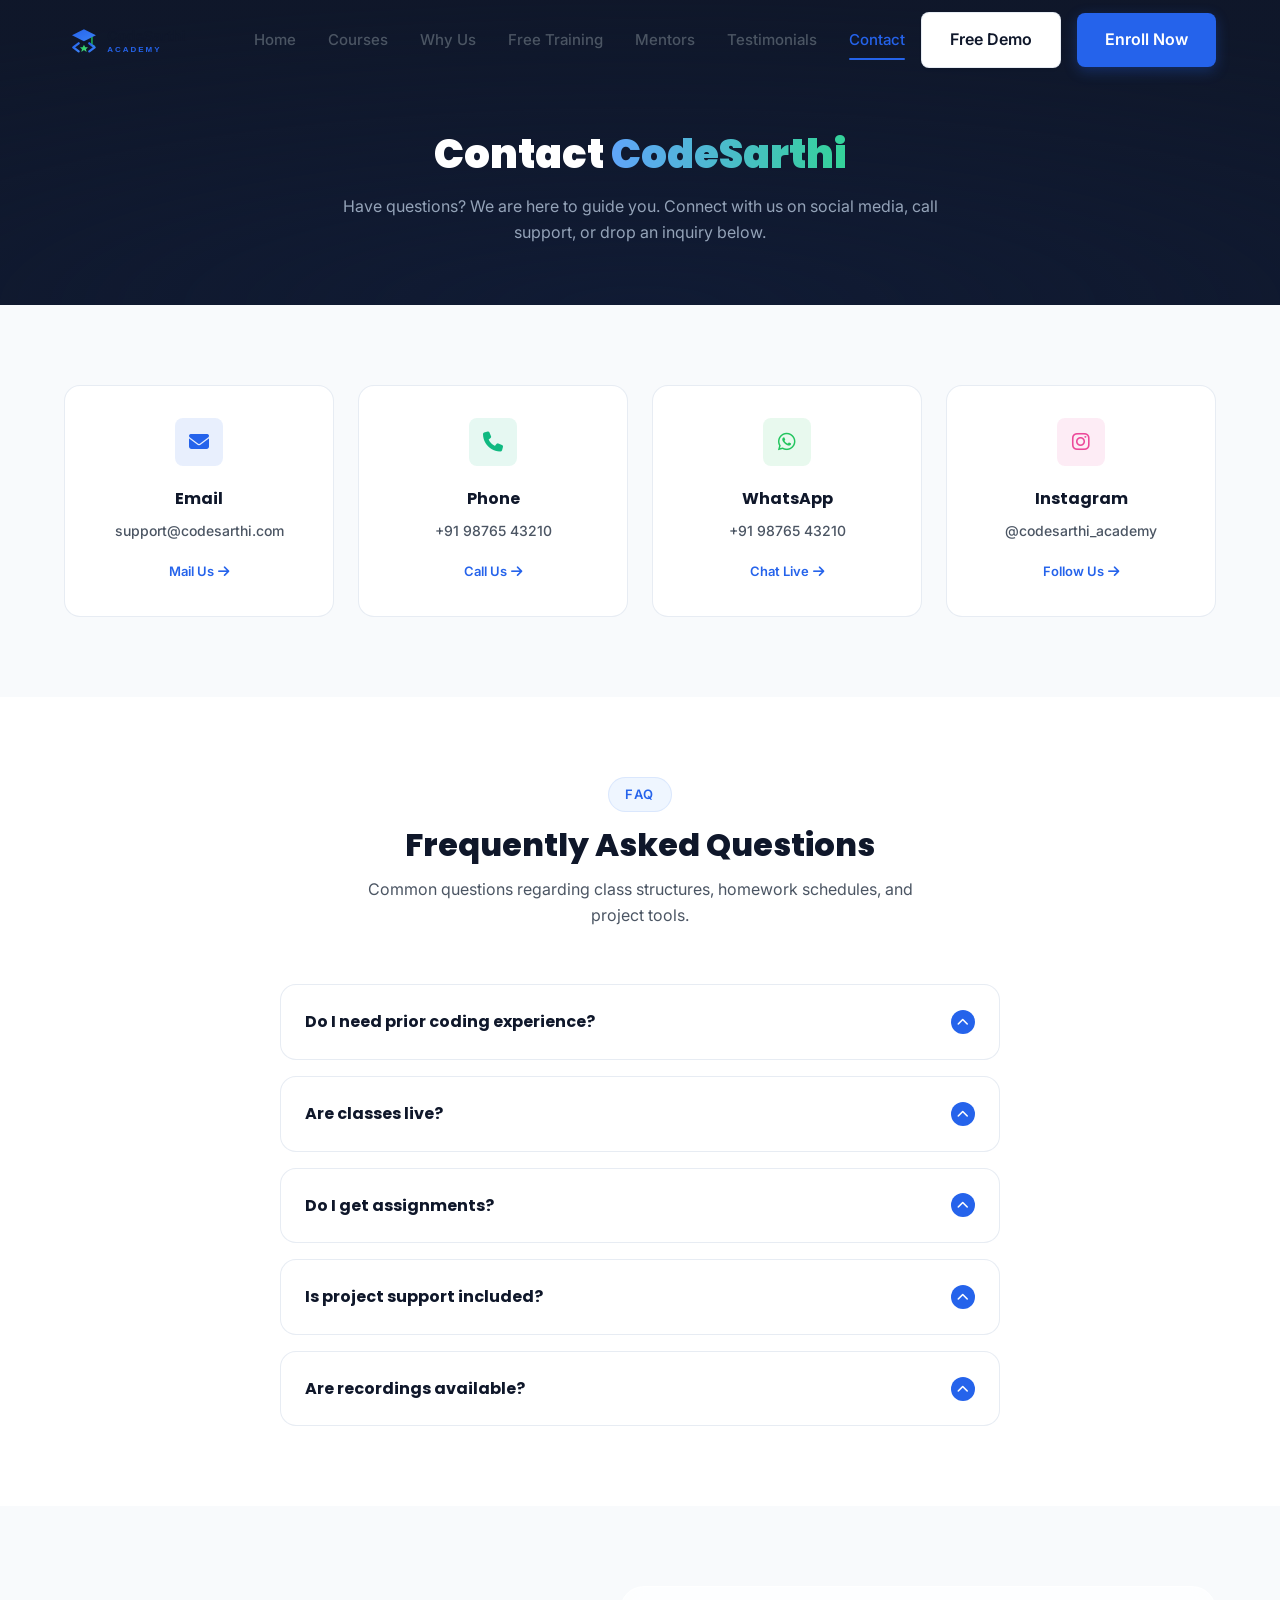
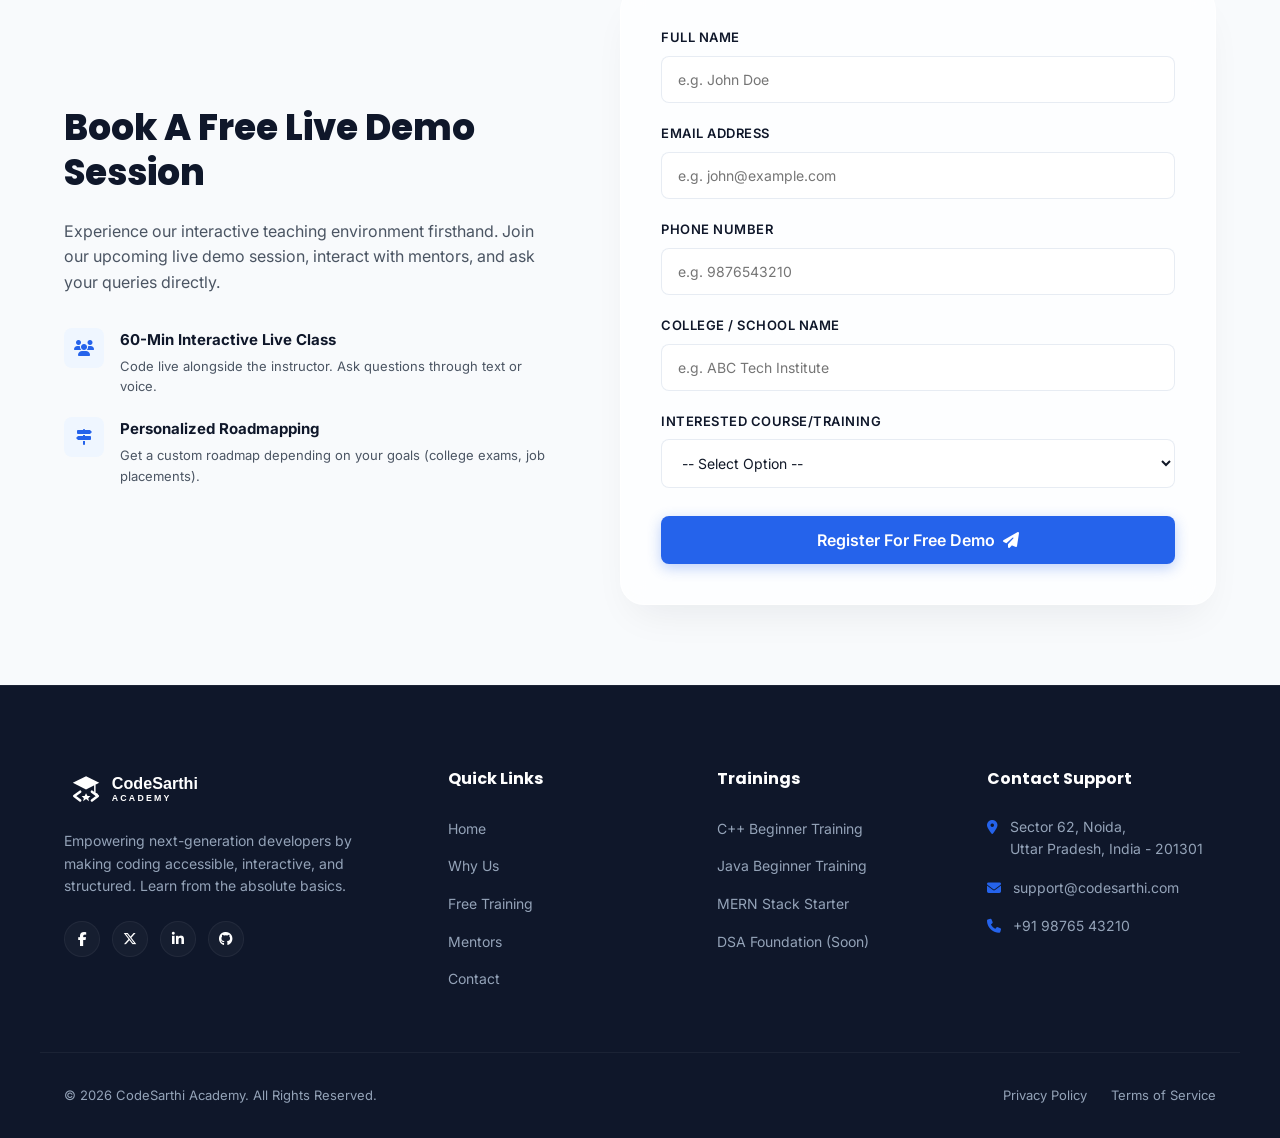
==== commit 8703b4b7: "update commit" ====
--- a/contact.html
+++ b/contact.html
@@ -318,7 +318,7 @@
     </div>
     
     <div class="container footer-bottom">
-      <p class="footer-copy">&copy; 2026 CodeSarthi Academy. All Rights Reserved. Built with HTML, CSS, and Vanilla JS.</p>
+      <p class="footer-copy">&copy; 2026 CodeSarthi Academy. All Rights Reserved.</p>
       <div class="footer-meta-links">
         <a href="#" class="footer-meta-link">Privacy Policy</a>
         <a href="#" class="footer-meta-link">Terms of Service</a>
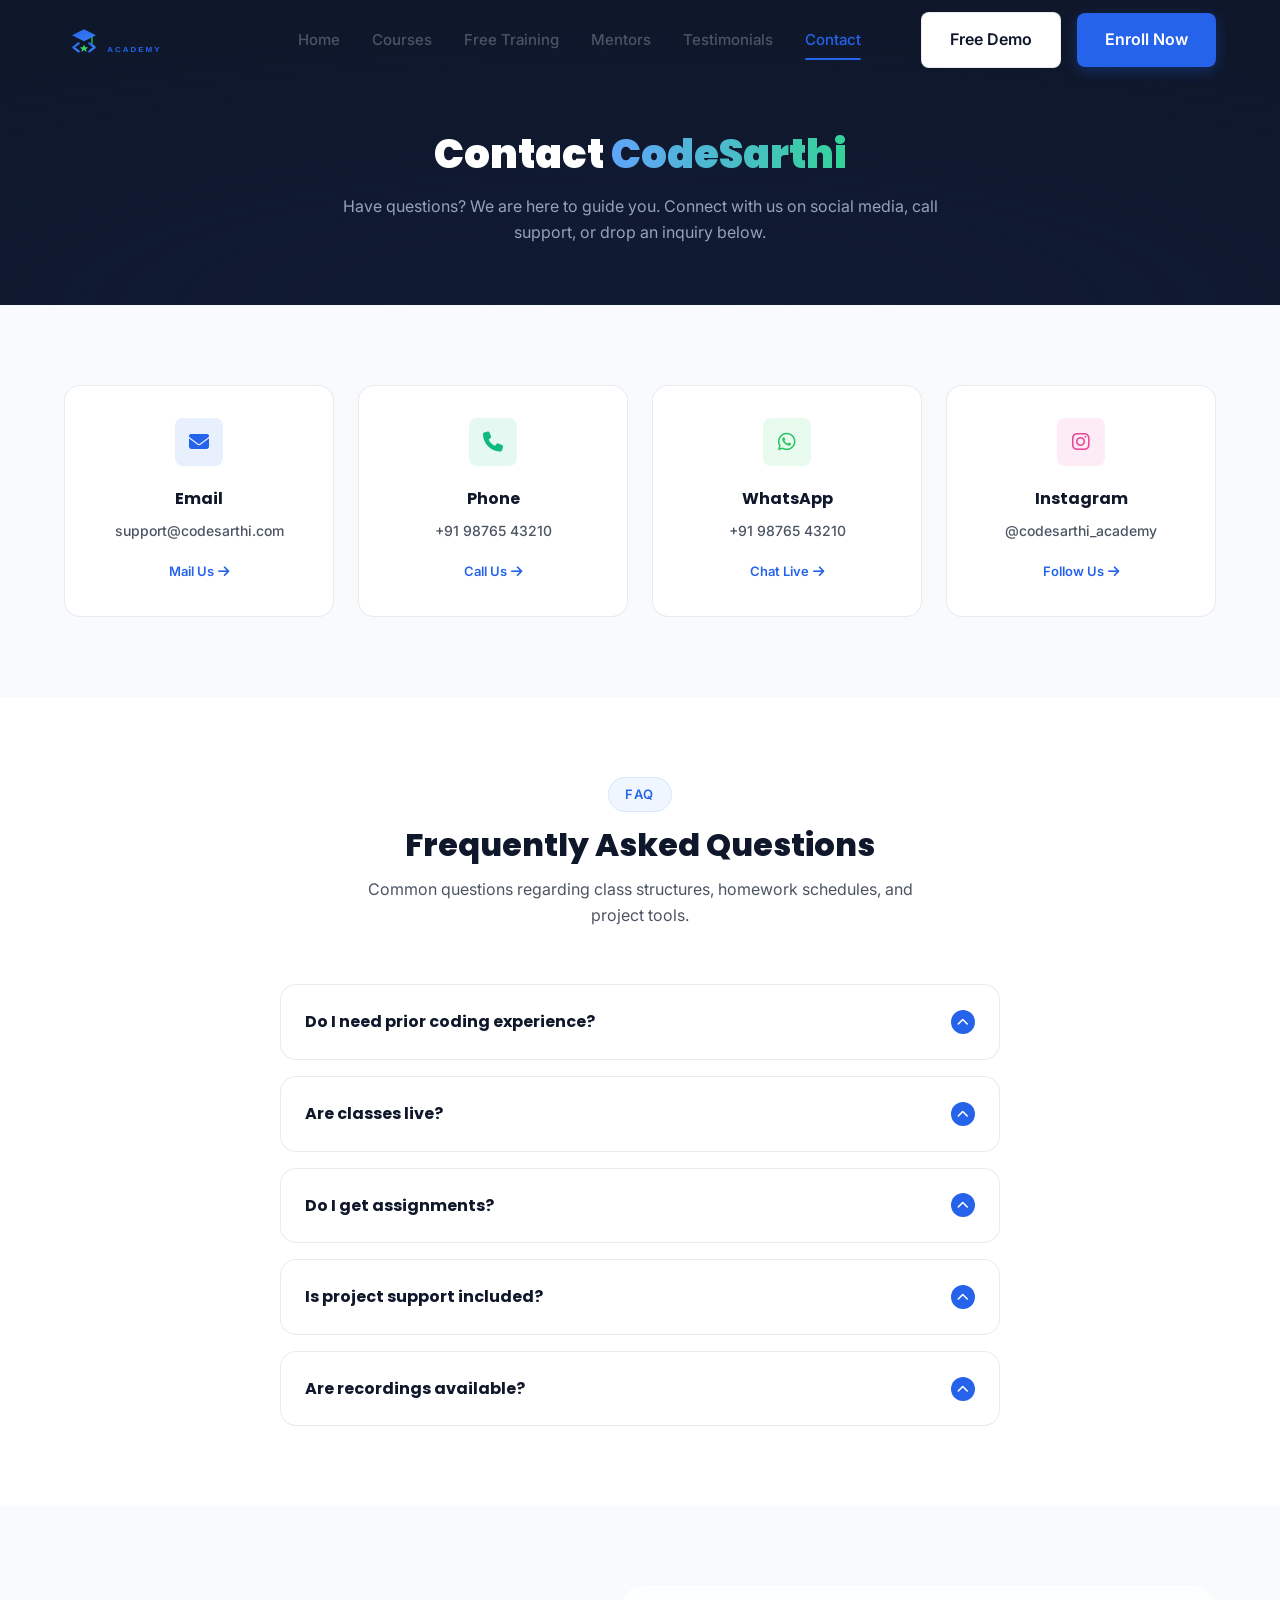
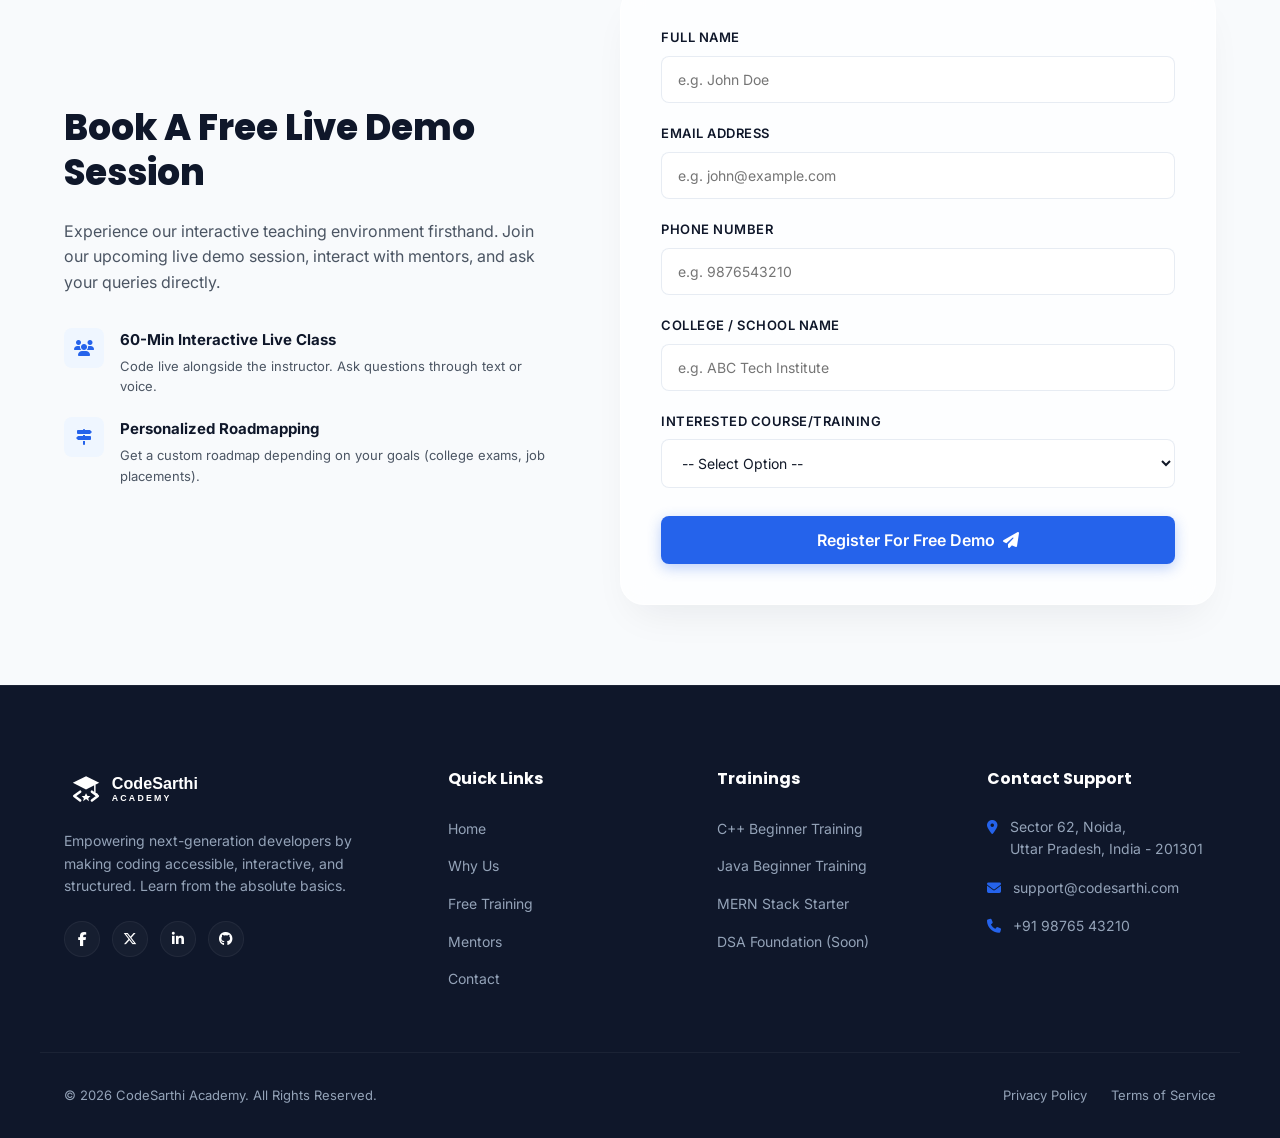
==== commit 12738028: "Remove 'Why Us' from header and make courses header scroll-aware" ====
--- a/contact.html
+++ b/contact.html
@@ -24,7 +24,6 @@
       <nav class="nav-menu">
         <a href="index.html" class="nav-link">Home</a>
         <a href="courses.html" class="nav-link">Courses</a>
-        <a href="index.html#why-us" class="nav-link">Why Us</a>
         <a href="training.html" class="nav-link">Free Training</a>
         <a href="mentors.html" class="nav-link">Mentors</a>
         <a href="testimonials.html" class="nav-link">Testimonials</a>
